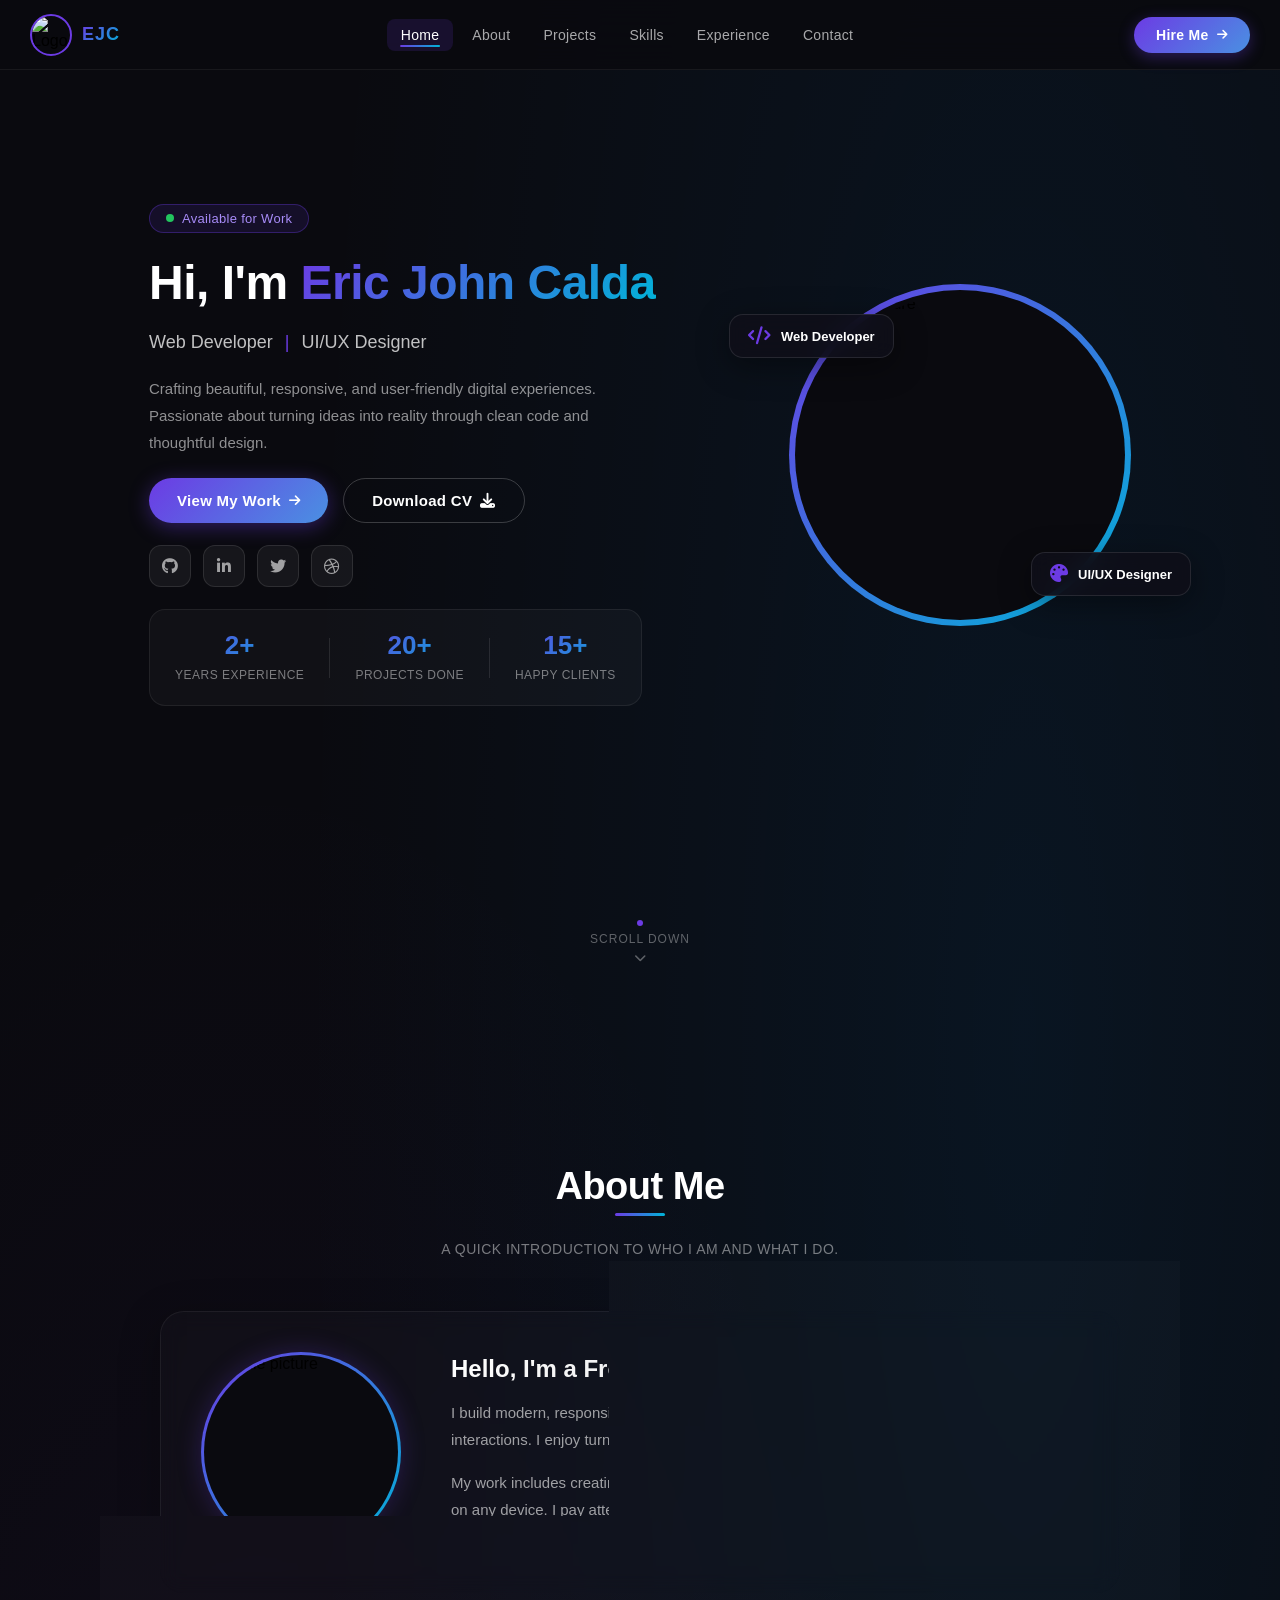
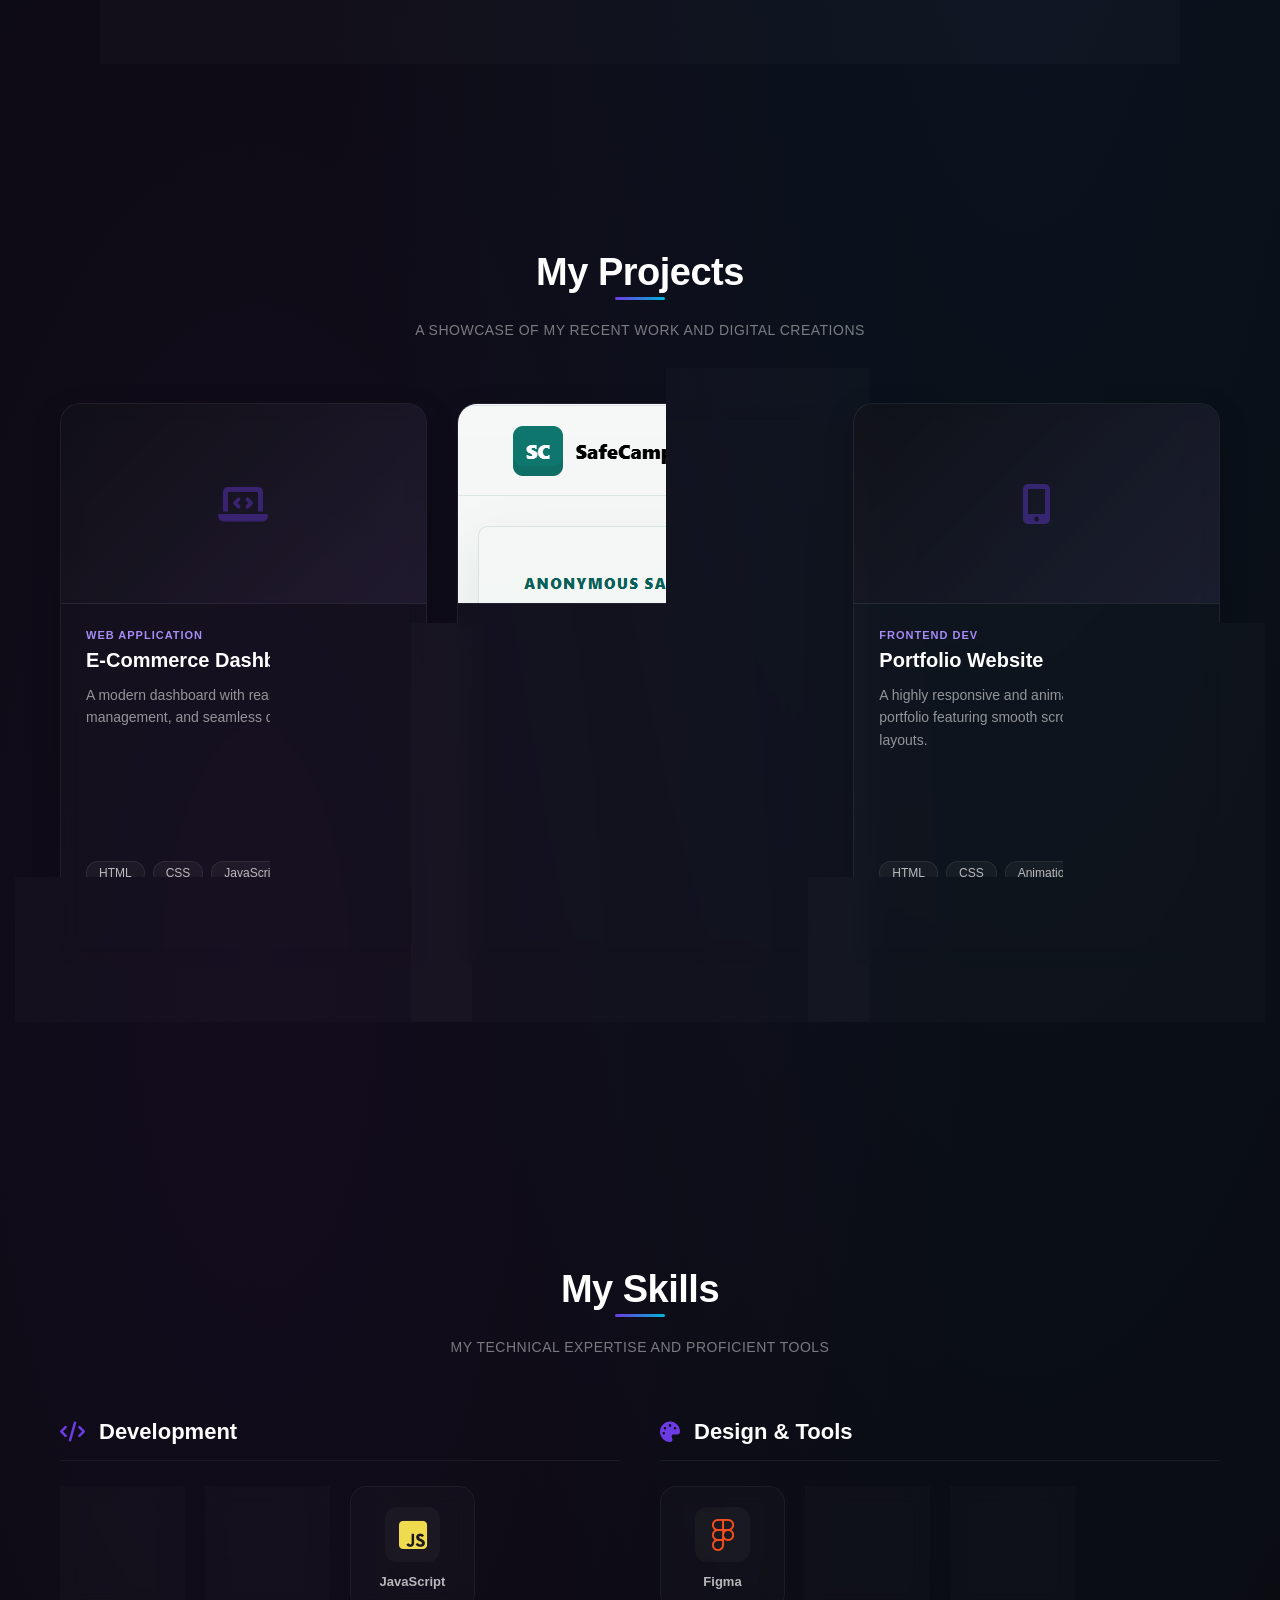
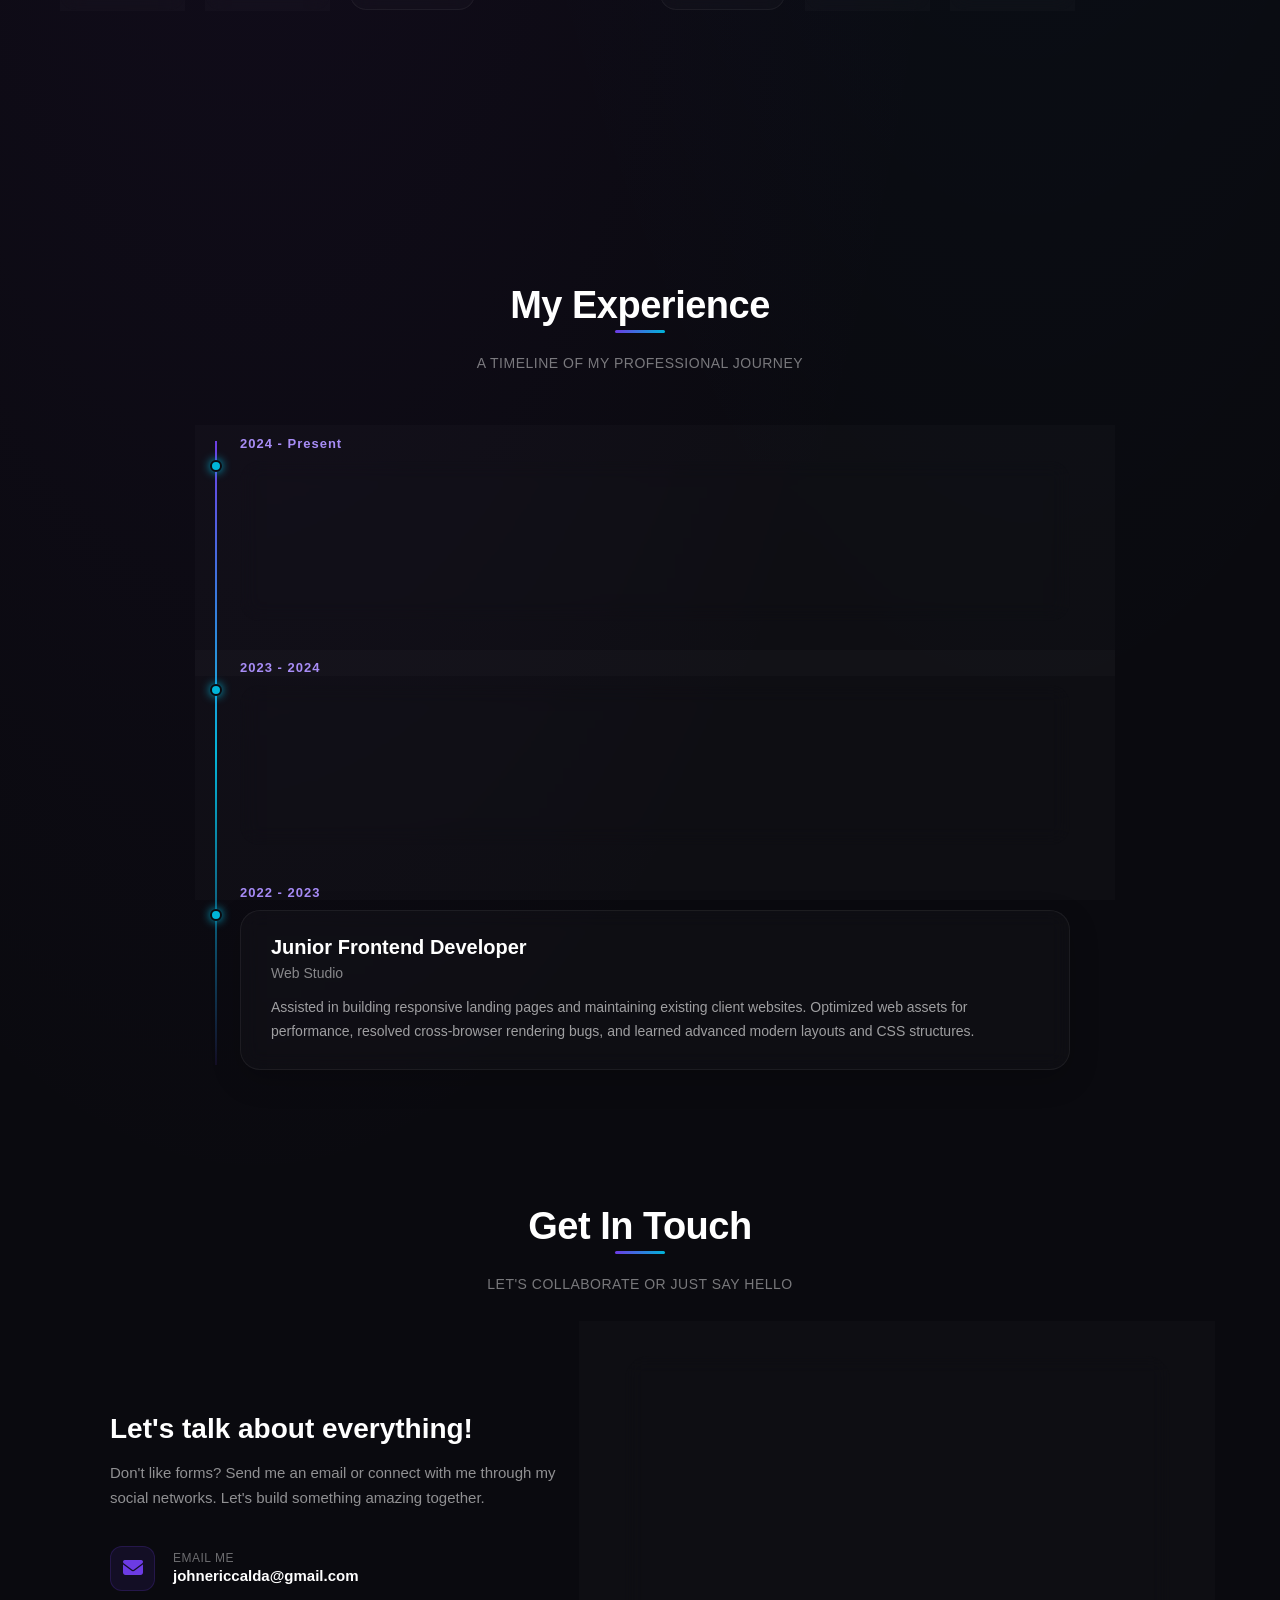
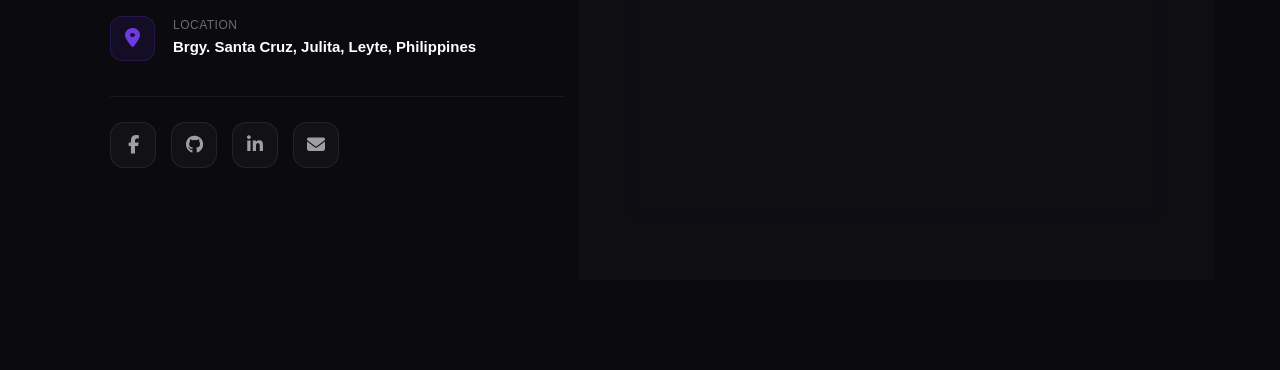
==== frontend/index.html @ d1be87e6 "changing the file name" ====
<!DOCTYPE html>
<html lang="en">
<head>
  <meta charset="UTF-8">
  <meta name="viewport" content="width=device-width, initial-scale=1.0">
  <link rel="stylesheet" href="./general.css">
  <link rel="stylesheet" href="https://cdnjs.cloudflare.com/ajax/libs/font-awesome/6.4.0/css/all.min.css">
  <title>Home</title>
</head>
<body>
    <header class="header">
      <div class="left-section">
        <img src="./src/picture/profile.jpg" alt="Logo">
        <span class="logo-name">EJC</span>
      </div>
      <div class="middle-section">
        <ul class="nav-links">
          <li><a href="#home" class="nav-item active">Home</a></li>
          <li><a href="#about" class="nav-item">About</a></li>
          <li><a href="#projects" class="nav-item">Projects</a></li>
          <li><a href="#skills" class="nav-item">Skills</a></li>
          <li><a href="#experience" class="nav-item">Experience</a></li>
          <li><a href="#contact" class="nav-item">Contact</a></li>
        </ul>
      </div>
      <div class="right-section">
        <button class="hire-btn">
          <span>Hire Me</span>
          <i class="fas fa-arrow-right"></i>
        </button>
      </div>
    </header>

    <main class="main-content">
      <section id="home" class="home-page">

        <!-- Left Content -->
        <div class="text-section">
          <div class="badge">
            <span class="badge-dot"></span>
            Available for Work
          </div>
          <h1 class="greeting">Hi, I'm <span class="highlight">Eric John Calda</span></h1>
          <h2 class="role">
            <span class="role-text">Web Developer</span>
            <span class="divider">|</span>
            <span class="role-text">UI/UX Designer</span>
          </h2>
          <p class="description">
            Crafting beautiful, responsive, and user-friendly digital experiences. 
            Passionate about turning ideas into reality through clean code and thoughtful design.
          </p>

          <!-- CTA Buttons -->
          <div class="cta-buttons">
            <button class="btn-primary">
              View My Work
              <i class="fas fa-arrow-right"></i>
            </button>
            <button class="btn-secondary">
              Download CV
              <i class="fas fa-download"></i>
            </button>
          </div>

          <!-- Social Icons -->
          <div class="social-links">
            <a href="#" class="social-icon" title="GitHub">
              <i class="fab fa-github"></i>
            </a>
            <a href="#" class="social-icon" title="LinkedIn">
              <i class="fab fa-linkedin-in"></i>
            </a>
            <a href="#" class="social-icon" title="Twitter">
              <i class="fab fa-twitter"></i>
            </a>
            <a href="#" class="social-icon" title="Dribble">
              <i class="fab fa-dribbble"></i>
            </a>
          </div>

          <!-- Stats -->
          <div class="stats">
            <div class="stat-item">
              <h3>2+</h3>
              <p>Years Experience</p>
            </div>
            <div class="stat-divider"></div>
            <div class="stat-item">
              <h3>20+</h3>
              <p>Projects Done</p>
            </div>
            <div class="stat-divider"></div>
            <div class="stat-item">
              <h3>15+</h3>
              <p>Happy Clients</p>
            </div>
          </div>
        </div>

        <!-- Right Content - Profile Picture -->
        <div class="profile-section">
          <div class="profile-ring">
            <div class="profile-wrapper">
              <img src="./src/picture/profile.jpg" 
                  alt="Profile Picture" 
                  class="profile-picture">
            </div>
          </div>

          <!-- Floating Cards -->
          <div class="float-card card-top">
            <i class="fas fa-code"></i>
            <span>Web Developer</span>
          </div>
          <div class="float-card card-bottom">
            <i class="fas fa-palette"></i>
            <span>UI/UX Designer</span>
          </div>
        </div>

      </section>

      <!-- Scroll Indicator -->
      <div class="scroll-indicator">
        <div class="scroll-dot"></div>
        <span>Scroll Down</span>
        <i class="fas fa-chevron-down"></i>
      </div>

      <section id="about" class="about-page">
        <div class="about-me">
          <h1>About Me</h1>
        </div>
        <div class="about-description">
          <p>A quick introduction to who I am and what I do.</p>
        </div>
        <div class="profile">
          <img src="./src/picture/profile.jpg" alt="Profile picture" />
          <div>
            <h2>Hello, I'm a Frontend Developer</h2>
            <p>
              I build modern, responsive web experiences with a focus on clean design and intuitive user interactions.
              I enjoy turning ideas into polished interfaces using HTML, CSS, and JavaScript.
            </p>
            <p>
              My work includes creating portfolio sites, landing pages, and web applications that look great on any device.
              I pay attention to accessibility, performance, and usability while staying up to date with current front-end trends.
            </p>
          </div>
        </div>
      </section>

      <section id="projects" class="projects-page">
        <div class="section-header">
          <h1>My Projects</h1>
          <p class="section-subtitle">A showcase of my recent work and digital creations</p>
        </div>

        <div class="projects-grid">
          <div class="project-card">
            <div class="project-image">
              <div class="img-placeholder"><i class="fas fa-laptop-code"></i></div>
            </div>
            <div class="project-info">
              <span class="project-category">Web Application</span>
              <h3>E-Commerce Dashboard</h3>
              <p>A modern dashboard with real-time analytics, user management, and seamless dark mode toggling.</p>
              <div class="project-tags">
                <span>HTML</span>
                <span>CSS</span>
                <span>JavaScript</span>
              </div>
              <div class="project-links">
                <a href="#" class="proj-link"><i class="fab fa-github"></i> Code</a>
                <a href="#" class="proj-link"><i class="fas fa-external-link-alt"></i> Live Demo</a>
              </div>
            </div>
          </div>

          <div class="project-card">
            <div class="project-image">
              <img src="./src/picture/safe-campus-ph.png" alt="image">
              <!--<div class="img-placeholder"><i class="fas fa-palette"></i></div>-->
            </div>
            <div class="project-info">
              <span class="project-category">Web Application</span>
              <h3>SafeCampus PH Web App</h3>
              <p>afeCampus PH is a campus safety management system that enables students to submit reports, access support resources, and communicate concerns securely. It provides counselors with tools to review and manage reports while promoting a safer and more supportive educational environment.</p>
              <div class="project-tags">
                <span>Figma</span>
                <span>UI/UX</span>
                <span>Prototyping</span>
              </div>
              <div class="project-links">
                <!--<a href="#" class="proj-link"><i class="fab fa-behance"></i> Behance</a>-->
                <a href="https://github.com/Ericjohn7/SafeCampus_PH.git" class="proj-link"><i class="fab fa-github"></i> Code</a>
                <a href="https://safe-campus-ph.vercel.app/#/report" class="proj-link"><i class="fas fa-external-link-alt"></i> Prototype</a>
              </div>
            </div>
          </div>

          <div class="project-card">
            <div class="project-image">
              <div class="img-placeholder"><i class="fas fa-mobile-alt"></i></div>
            </div>
            <div class="project-info">
              <span class="project-category">Frontend Dev</span>
              <h3>Portfolio Website</h3>
              <p>A highly responsive and animated developer portfolio featuring smooth scrolling and custom layouts.</p>
              <div class="project-tags">
                <span>HTML</span>
                <span>CSS</span>
                <span>Animations</span>
              </div>
              <div class="project-links">
                <a href="#" class="proj-link"><i class="fab fa-github"></i> Code</a>
                <a href="#" class="proj-link"><i class="fas fa-external-link-alt"></i> Live</a>
              </div>
            </div>
          </div>
        </div>
      </section>

      <section id="skills" class="skills-page">
        <div class="section-header">
          <h1>My Skills</h1>
          <p class="section-subtitle">My technical expertise and proficient tools</p>
        </div>

        <div class="skills-container">
          <div class="skills-category-block">
            <div class="category-title">
              <i class="fas fa-code"></i>
              <h2>Development</h2>
            </div>
            <div class="skills-grid">
              <div class="skill-card-mini">
                <div class="icon-wrapper html-icon">
                  <i class="fab fa-html5"></i>
                </div>
                <span>HTML5</span>
              </div>
              <div class="skill-card-mini">
                <div class="icon-wrapper css-icon">
                  <i class="fab fa-css3-alt"></i>
                </div>
                <span>CSS3</span>
              </div>
              <div class="skill-card-mini">
                <div class="icon-wrapper js-icon">
                  <i class="fab fa-js-square"></i>
                </div>
                <span>JavaScript</span>
              </div>
            </div>
          </div>

          <div class="skills-category-block">
            <div class="category-title">
              <i class="fas fa-palette"></i>
              <h2>Design & Tools</h2>
            </div>
            <div class="skills-grid">
              <div class="skill-card-mini">
                <div class="icon-wrapper figma-icon">
                  <i class="fab fa-figma"></i>
                </div>
                <span>Figma</span>
              </div>
              <div class="skill-card-mini">
                <div class="icon-wrapper git-icon">
                  <i class="fab fa-git-alt"></i>
                </div>
                <span>Git</span>
              </div>
              <div class="skill-card-mini">
                <div class="icon-wrapper github-icon">
                  <i class="fab fa-github"></i>
                </div>
                <span>GitHub</span>
              </div>
            </div>
          </div>
        </div>
      </section>

      <section id="experience" class="experience-page">
        <div class="section-header">
          <h1>My Experience</h1>
          <p class="section-subtitle">A timeline of my professional journey</p>
        </div>

        <div class="timeline-container">
          <div class="timeline-item">
            <div class="timeline-dot"></div>
            <div class="timeline-date">2024 - Present</div>
            <div class="timeline-content">
              <h3>Freelance Web Developer</h3>
              <span class="company-name">Self-Employed</span>
              <p>
                Designing and developing custom, high-performance web applications for various clients. Focus on building clean, accessible frontend architectures and bringing Figma layouts to life with seamless semantic HTML and CSS.
              </p>
            </div>
          </div>

          <div class="timeline-item">
            <div class="timeline-dot"></div>
            <div class="timeline-date">2023 - 2024</div>
            <div class="timeline-content">
              <h3>UI/UX Designer & Developer</h3>
              <span class="company-name">Contract / Projects</span>
              <p>
                Crafted user journeys, wireframes, and interactive interactive prototypes in Figma. Successfully bridged the gap between design and production by directly coding frontend assets, improving overall design fidelity.
              </p>
            </div>
          </div>

          <div class="timeline-item">
            <div class="timeline-dot"></div>
            <div class="timeline-date">2022 - 2023</div>
            <div class="timeline-content">
              <h3>Junior Frontend Developer</h3>
              <span class="company-name">Web Studio</span>
              <p>
                Assisted in building responsive landing pages and maintaining existing client websites. Optimized web assets for performance, resolved cross-browser rendering bugs, and learned advanced modern layouts and CSS structures.
              </p>
            </div>
          </div>
        </div>
      </section>

      <section id="contact" class="contact-page">
        <div class="section-header">
          <h1>Get In Touch</h1>
          <p class="section-subtitle">Let's collaborate or just say hello</p>
        </div>

        <div class="contact-container">
          <div class="contact-info-block">
            <h2>Let's talk about everything!</h2>
            <p class="contact-desc">
              Don't like forms? Send me an email or connect with me through my social networks. Let's build something amazing together.
            </p>
            
            <div class="info-links">
              <div class="info-item">
                <i class="fas fa-envelope"></i>
                <div>
                  <span>Email Me</span>
                  <a href="mailto:ericjohncalda@example.com">johnericcalda@gmail.com</a>
                </div>
              </div>

              <div class="info-item">
                <i class="fas fa-map-marker-alt"></i>
                <div>
                  <span>Location</span>
                  <p>Brgy. Santa Cruz, Julita, Leyte, Philippines</p>
                </div>
              </div>
            </div>

            <div class="contact-socials">
              <a href="#" class="contact-social-icon fb-color" title="Facebook" target="_blank">
                <i class="fab fa-facebook-f"></i>
              </a>
              <a href="#" class="contact-social-icon github-color" title="GitHub" target="_blank">
                <i class="fab fa-github"></i>
              </a>
              <a href="#" class="contact-social-icon linkedin-color" title="LinkedIn" target="_blank">
                <i class="fab fa-linkedin-in"></i>
              </a>
              <a href="mailto:ericjohncalda@example.com" class="contact-social-icon gmail-color" title="Gmail">
                <i class="fas fa-envelope"></i>
              </a>
            </div>
          </div>

          <div class="contact-form-block">
            <form action="#" class="contact-form">
              <div class="form-group">
                <label for="name">Your Name</label>
                <input type="text" id="name" placeholder="John Doe" required>
              </div>
              
              <div class="form-group">
                <label for="email">Your Email</label>
                <input type="email" id="email" placeholder="john@example.com" required>
              </div>

              <div class="form-group">
                <label for="message">Your Message</label>
                <textarea id="message" rows="5" placeholder="Hi Eric, let's work together on..." required></textarea>
              </div>

              <button type="submit" class="submit-btn">
                <span>Send Message</span>
                <i class="fas fa-paper-plane"></i>
              </button>
            </form>
          </div>
        </div>
      </section>

    </main>
    <script src="./general.js"></script>
</body>
</html>
---- frontend/general.css ----
* {
  box-sizing: border-box;
}

body {
  font-family: 'Arial', sans-serif;
  padding: 0;
  margin: 0;
  background-color: #0a0a0f;
  background-image: 
    radial-gradient(ellipse at 20% 50%, rgba(120, 40, 200, 0.08) 0%, transparent 50%),
    radial-gradient(ellipse at 80% 20%, rgba(0, 150, 255, 0.08) 0%, transparent 50%);
  min-height: 100vh;
  overflow-x: hidden;
}

p {
  margin-top: 0;
  margin-bottom: 0;
  line-height: 1.7;
}

/* Scrollbar */
::-webkit-scrollbar {
  width: 6px;
}
::-webkit-scrollbar-track {
  background: #0a0a0f;
}
::-webkit-scrollbar-thumb {
  background: #6c3be4;
  border-radius: 10px;
}

/* =====================
  HEADER SECTION
===================== */
.header {
  height: 70px;
  display: flex;
  flex-direction: row;
  justify-content: space-between;
  align-items: center;
  position: fixed;
  top: 0;
  left: 0;
  right: 0;
  z-index: 100;
  background: rgba(10, 10, 15, 0.85);
  -webkit-backdrop-filter: blur(20px);
  backdrop-filter: blur(20px);
  border-bottom: 1px solid rgba(255, 255, 255, 0.06);
  padding: 0 30px;
  transition: all 0.3s ease;
}

/* Left Section */
.left-section {
  display: flex;
  align-items: center;
  gap: 10px;
}

.left-section img {
  height: 42px;
  width: 42px;
  border-radius: 50%;
  object-fit: cover;
  border: 2px solid #6c3be4;
  transition: transform 0.3s ease;
}

.left-section img:hover {
  transform: scale(1.08);
}

.logo-name {
  color: white;
  font-size: 18px;
  font-weight: 700;
  letter-spacing: 1px;
  background: linear-gradient(135deg, #6c3be4, #00b4d8);
  -webkit-background-clip: text;
  -webkit-text-fill-color: transparent;
  background-clip: text;
}

/* Middle Section */
.middle-section {
  display: flex;
  justify-content: center;
  align-items: center;
}

.nav-links {
  display: flex;
  list-style: none;
  margin: 0;
  padding: 0;
  gap: 5px;
}

.nav-links li a.nav-item {
  text-decoration: none;
  color: rgba(255, 255, 255, 0.65);
  font-size: 14px;
  font-weight: 500;
  padding: 8px 14px;
  border-radius: 8px;
  transition: all 0.3s ease;
  position: relative;
  letter-spacing: 0.3px;
}

.nav-links li a.nav-item:hover,
.nav-links li a.nav-item.active {
  color: white;
  background: rgba(108, 59, 228, 0.15);
}

.nav-links li a.nav-item::after {
  content: '';
  position: absolute;
  bottom: 4px;
  left: 50%;
  transform: translateX(-50%);
  width: 0;
  height: 2px;
  background: linear-gradient(90deg, #6c3be4, #00b4d8);
  border-radius: 2px;
  transition: width 0.3s ease;
}

.nav-links li a.nav-item:hover::after,
.nav-links li a.nav-item.active::after {
  width: 60%;
}

/* Right Section */
.right-section {
  display: flex;
  align-items: center;
}

.hire-btn {
  display: flex;
  align-items: center;
  gap: 8px;
  background: linear-gradient(135deg, #6c3be4, #4a90e2);
  color: white;
  border: none;
  padding: 10px 22px;
  border-radius: 50px;
  cursor: pointer;
  font-size: 14px;
  font-weight: 600;
  letter-spacing: 0.3px;
  transition: all 0.3s ease;
  box-shadow: 0 4px 15px rgba(108, 59, 228, 0.35);
}

.hire-btn:hover {
  transform: translateY(-2px);
  box-shadow: 0 8px 25px rgba(108, 59, 228, 0.5);
  background: linear-gradient(135deg, #7d4ef5, #5aa0f5);
}

.hire-btn i {
  font-size: 12px;
  transition: transform 0.3s ease;
}

.hire-btn:hover i {
  transform: translateX(3px);
}

.main-content {
  display: flex;
  flex-direction: column;
  align-items: center;
  justify-content: center;
  padding: 40px 20px;
  position: relative;
}

/* Apply a global rule to all main page sections */
.home-page,
.about-page,
.projects-page,
.skills-page,
.experience-page,
.contact-page {
  min-height: calc(100vh - 70px); /* Subtracts your header height (70px) so content stays perfectly centered */
  display: flex;
  flex-direction: column;
  align-items: center;
  justify-content: center;
  box-sizing: border-box;
}

/* =====================
  HOME PAGE SECTION
===================== */
.home-page {
  display: flex;
  flex-direction: row;
  align-items: center;
  justify-content: center;
  gap: 80px;
  width: 100%;
  max-width: 1200px;
  padding: 20px;
}

/* =====================
  TEXT SECTION
===================== */
.text-section {
  display: flex;
  flex-direction: column;
  gap: 22px;
  flex: 1;
  max-width: 560px;
}

/* Badge */
.badge {
  display: inline-flex;
  align-items: center;
  gap: 8px;
  background: rgba(108, 59, 228, 0.12);
  border: 1px solid rgba(108, 59, 228, 0.35);
  color: #a78bf7;
  padding: 6px 16px;
  border-radius: 50px;
  font-size: 13px;
  font-weight: 500;
  width: fit-content;
  letter-spacing: 0.3px;
}

.badge-dot {
  width: 8px;
  height: 8px;
  background: #22c55e;
  border-radius: 50%;
  animation: pulse 2s infinite;
}

@keyframes pulse {
  0%, 100% { opacity: 1; transform: scale(1); }
  50% { opacity: 0.5; transform: scale(1.3); }
}

/* Greeting */
.greeting {
  color: white;
  font-size: 48px;
  font-weight: 800;
  line-height: 1.15;
  margin: 0;
  letter-spacing: -0.5px;
}

.highlight {
  background: linear-gradient(135deg, #6c3be4, #00b4d8);
  -webkit-background-clip: text;
  -webkit-text-fill-color: transparent;
  background-clip: text;
}

/* Role */
.role {
  font-size: 18px;
  font-weight: 500;
  color: rgba(255, 255, 255, 0.6);
  margin: 0;
  display: flex;
  align-items: center;
  gap: 12px;
}

.role-text {
  color: rgba(255, 255, 255, 0.75);
}

.divider {
  color: #6c3be4;
}

/* Description */
.description {
  color: rgba(255, 255, 255, 0.55);
  font-size: 15px;
  line-height: 1.8;
  max-width: 480px;
}

/* CTA Buttons */
.cta-buttons {
  display: flex;
  gap: 15px;
  flex-wrap: wrap;
}

.btn-primary {
  display: flex;
  align-items: center;
  gap: 8px;
  background: linear-gradient(135deg, #6c3be4, #4a90e2);
  color: white;
  border: none;
  padding: 13px 28px;
  border-radius: 50px;
  cursor: pointer;
  font-size: 15px;
  font-weight: 600;
  transition: all 0.3s ease;
  box-shadow: 0 4px 20px rgba(108, 59, 228, 0.4);
  letter-spacing: 0.3px;
}

.btn-primary:hover {
  transform: translateY(-3px);
  box-shadow: 0 10px 30px rgba(108, 59, 228, 0.55);
}

.btn-primary i {
  font-size: 13px;
  transition: transform 0.3s ease;
}

.btn-primary:hover i {
  transform: translateX(4px);
}

.btn-secondary {
  display: flex;
  align-items: center;
  gap: 8px;
  background: transparent;
  color: white;
  border: 1px solid rgba(255, 255, 255, 0.2);
  padding: 13px 28px;
  border-radius: 50px;
  cursor: pointer;
  font-size: 15px;
  font-weight: 600;
  transition: all 0.3s ease;
  letter-spacing: 0.3px;
}

.btn-secondary:hover {
  background: rgba(255, 255, 255, 0.07);
  border-color: rgba(255, 255, 255, 0.4);
  transform: translateY(-3px);
}

/* Social Icons */
.social-links {
  display: flex;
  gap: 12px;
}

.social-icon {
  display: flex;
  align-items: center;
  justify-content: center;
  width: 42px;
  height: 42px;
  border-radius: 12px;
  background: rgba(255, 255, 255, 0.05);
  border: 1px solid rgba(255, 255, 255, 0.1);
  color: rgba(255, 255, 255, 0.6);
  font-size: 16px;
  text-decoration: none;
  transition: all 0.3s ease;
}

.social-icon:hover {
  background: rgba(108, 59, 228, 0.2);
  border-color: rgba(108, 59, 228, 0.5);
  color: #a78bf7;
  transform: translateY(-3px);
}

/* Stats */
.stats {
  display: flex;
  align-items: center;
  gap: 25px;
  padding: 20px 25px;
  background: rgba(255, 255, 255, 0.03);
  border: 1px solid rgba(255, 255, 255, 0.07);
  border-radius: 16px;
  width: fit-content;
}

.stat-item {
  text-align: center;
}

.stat-item h3 {
  color: white;
  font-size: 26px;
  font-weight: 800;
  margin: 0 0 4px 0;
  background: linear-gradient(135deg, #6c3be4, #00b4d8);
  -webkit-background-clip: text;
  -webkit-text-fill-color: transparent;
  background-clip: text;
}

.stat-item p {
  color: rgba(255, 255, 255, 0.45);
  font-size: 12px;
  font-weight: 500;
  letter-spacing: 0.5px;
  text-transform: uppercase;
}

.stat-divider {
  width: 1px;
  height: 40px;
  background: rgba(255, 255, 255, 0.1);
}

/* =====================
  PROFILE SECTION
===================== */
.profile-section {
  position: relative;
  display: flex;
  align-items: center;
  justify-content: center;
  flex-shrink: 0;
}

.profile-ring {
  position: relative;
  padding: 6px;
  border-radius: 50%;
  background: linear-gradient(135deg, #6c3be4, #00b4d8, #6c3be4);
  background-size: 200% 200%;
  animation: gradientRotate 4s linear infinite;
}

@keyframes gradientRotate {
  0% { background-position: 0% 50%; }
  50% { background-position: 100% 50%; }
  100% { background-position: 0% 50%; }
}

.profile-wrapper {
  background: #0a0a0f;
  border-radius: 50%;
  padding: 5px;
}

.profile-picture {
  height: 320px;
  width: 320px;
  border-radius: 50%;
  object-fit: cover;
  display: block;
  filter: brightness(0.95);
  transition: filter 0.3s ease;
}

.profile-picture:hover {
  filter: brightness(1.05);
}

/* Floating Cards */
.float-card {
  position: absolute;
  display: flex;
  align-items: center;
  gap: 10px;
  padding: 12px 18px;
  background: rgba(15, 15, 25, 0.9);
  -webkit-backdrop-filter: blur(10px);
  backdrop-filter: blur(10px);
  border: 1px solid rgba(255, 255, 255, 0.1);
  border-radius: 14px;
  color: white;
  font-size: 13px;
  font-weight: 600;
  box-shadow: 0 8px 32px rgba(0, 0, 0, 0.4);
  white-space: nowrap;
}

.float-card i {
  color: #6c3be4;
  font-size: 18px;
}

.card-top {
  top: 30px;
  left: -60px;
  animation: floatUp 3s ease-in-out infinite;
}

.card-bottom {
  bottom: 30px;
  right: -60px;
  animation: floatDown 3s ease-in-out infinite;
}

@keyframes floatUp {
  0%, 100% { transform: translateY(0px); }
  50% { transform: translateY(-10px); }
}

@keyframes floatDown {
  0%, 100% { transform: translateY(0px); }
  50% { transform: translateY(10px); }
}

/* =====================
  SCROLL INDICATOR
===================== */
.scroll-indicator {
  display: flex;
  flex-direction: column;
  align-items: center;
  gap: 6px;
  margin-top: 50px;
  color: rgba(255, 255, 255, 0.35);
  font-size: 12px;
  letter-spacing: 1px;
  text-transform: uppercase;
  animation: fadeInUp 0.5s ease forwards,
            scrollBounce 2s ease-in-out 1s infinite;
}

.scroll-dot {
  width: 6px;
  height: 6px;
  background: #6c3be4;
  border-radius: 50%;
}

.scroll-indicator i {
  font-size: 12px;
  animation: bounce 1.5s ease infinite;
}

@keyframes bounce {
  0%, 100% { transform: translateY(0); }
  50% { transform: translateY(5px); }
}

@keyframes fadeInUp {
  from { opacity: 0; transform: translateY(20px); }
  to { opacity: 1; transform: translateY(0); }
}

/* =====================
  ABOUT PAGE SECTION
===================== */
.about-page {
  display: flex;
  flex-direction: column;
  align-items: center;
  justify-content: center;
  gap: 30px;
  width: 100%;
  max-width: 1000px;
  padding: 30px 20px;
}

/* Section Header styling matched with the Home theme */
.about-me h1 {
  color: white;
  font-size: 38px;
  font-weight: 800;
  margin: 0;
  letter-spacing: -0.5px;
  position: relative;
  width: fit-content;
}

/* Subtle accent underline for section heading */
.about-me h1::after {
  content: '';
  position: absolute;
  bottom: -8px;
  left: 50%;
  transform: translateX(-50%);
  width: 50px;
  height: 3px;
  background: linear-gradient(90deg, #6c3be4, #00b4d8);
  border-radius: 2px;
}

.about-description p {
  color: rgba(255, 255, 255, 0.45);
  font-size: 14px;
  font-weight: 500;
  letter-spacing: 0.5px;
  text-transform: uppercase;
  margin-bottom: 20px;
}

/* Main About Profile Layout Card */
.about-page .profile {
  display: flex;
  flex-direction: row;
  align-items: center;
  gap: 50px;
  background: rgba(255, 255, 255, 0.02);
  border: 1px solid rgba(255, 255, 255, 0.06);
  padding: 40px;
  border-radius: 24px;
  -webkit-backdrop-filter: blur(10px);
  backdrop-filter: blur(10px);
  box-shadow: 0 10px 40px rgba(0, 0, 0, 0.3);
  width: 100%;
}

/* Circular glowing profile thumbnail frame */
.about-page .profile img {
  width: 200px;
  height: 200px;
  border-radius: 50%;
  object-fit: cover;
  flex-shrink: 0;
  border: 3px solid transparent;
  background: linear-gradient(#0a0a0f, #0a0a0f) padding-box,
              linear-gradient(135deg, #6c3be4, #00b4d8) border-box;
  box-shadow: 0 0 25px rgba(108, 59, 228, 0.25);
  transition: transform 0.3s ease, box-shadow 0.3s ease;
}

.about-page .profile img:hover {
  transform: scale(1.03);
  box-shadow: 0 0 35px rgba(108, 59, 228, 0.4);
}

/* Bio Content Styling */
.about-page .profile div {
  display: flex;
  flex-direction: column;
  gap: 16px;
}

.about-page .profile h2 {
  font-size: 24px;
  font-weight: 700;
  color: white;
  margin: 0;
  background: linear-gradient(135deg, #ffffff, rgba(255, 255, 255, 0.8));
  -webkit-background-clip: text;
  background-clip: text;
  -webkit-text-fill-color: transparent;
}

.about-page .profile p {
  color: rgba(255, 255, 255, 0.6);
  font-size: 15px;
  line-height: 1.8;
  margin: 0;
}

/* Responsive adjustment for screens/tablets */
@media (max-width: 768px) {
  .about-page .profile {
    flex-direction: column;
    text-align: center;
    padding: 30px 20px;
    gap: 30px;
  }
  
  .about-me h1 {
    font-size: 32px;
  }
}

/* =====================
  PROJECTS PAGE SECTION
===================== */
.projects-page {
  display: flex;
  flex-direction: column;
  align-items: center;
  justify-content: center;
  gap: 40px;
  width: 100%;
  max-width: 1200px;
  padding: 30px 20px;
}

/* Matching Section Header */
.section-header {
  text-align: center;
}

.section-header h1 {
  color: white;
  font-size: 38px;
  font-weight: 800;
  margin: 0 0 10px 0;
  letter-spacing: -0.5px;
  position: relative;
  display: inline-block;
}

.section-header h1::after {
  content: '';
  position: absolute;
  bottom: -6px;
  left: 50%;
  transform: translateX(-50%);
  width: 50px;
  height: 3px;
  background: linear-gradient(90deg, #6c3be4, #00b4d8);
  border-radius: 2px;
}

.section-subtitle {
  color: rgba(255, 255, 255, 0.45);
  font-size: 14px;
  font-weight: 500;
  letter-spacing: 0.5px;
  text-transform: uppercase;
  margin-top: 15px;
}

/* Projects Grid Layout */
.projects-grid {
  display: grid;
  grid-template-columns: repeat(auto-fit, minmax(320px, 1fr));
  gap: 30px;
  width: 100%;
  margin-top: 20px;
}

/* Individual Cards */
.project-card {
  background: rgba(255, 255, 255, 0.02);
  border: 1px solid rgba(255, 255, 255, 0.06);
  border-radius: 20px;
  overflow: hidden;
  -webkit-backdrop-filter: blur(10px);
  backdrop-filter: blur(10px);
  box-shadow: 0 10px 30px rgba(0, 0, 0, 0.2);
  transition: transform 0.3s ease, border-color 0.3s ease, box-shadow 0.3s ease;
  display: flex;
  flex-direction: column;
}

.project-card:hover {
  transform: translateY(-6px);
  border-color: rgba(108, 59, 228, 0.4);
  box-shadow: 0 15px 35px rgba(108, 59, 228, 0.15);
}

/* Card Visual/Image Box */
.project-image {
  height: 200px;
  width: 100%;
  background: rgba(255, 255, 255, 0.03);
  border-bottom: 1px solid rgba(255, 255, 255, 0.06);
  position: relative;
  overflow: hidden;
}

/* Fallback placeholder style if you don't have an image ready */
.img-placeholder {
  width: 100%;
  height: 100%;
  display: flex;
  align-items: center;
  justify-content: center;
  font-size: 40px;
  color: rgba(108, 59, 228, 0.4);
  background: linear-gradient(135deg, rgba(10, 10, 15, 0.6), rgba(108, 59, 228, 0.05));
}

/* Card Content Details */
.project-info {
  padding: 25px;
  display: flex;
  flex-direction: column;
  flex-grow: 1;
}

.project-category {
  color: #a78bf7;
  font-size: 11px;
  font-weight: 600;
  text-transform: uppercase;
  letter-spacing: 1px;
  margin-bottom: 8px;
}

.project-info h3 {
  color: white;
  font-size: 20px;
  font-weight: 700;
  margin: 0 0 12px 0;
}

.project-info p {
  color: rgba(255, 255, 255, 0.55);
  font-size: 14px;
  line-height: 1.6;
  margin-bottom: 20px;
}

/* Tech Badges tags */
.project-tags {
  display: flex;
  flex-wrap: wrap;
  gap: 8px;
  margin-bottom: 25px;
  margin-top: auto; /* Pushes links neatly to the bottom */
}

.project-tags span {
  background: rgba(255, 255, 255, 0.04);
  border: 1px solid rgba(255, 255, 255, 0.08);
  color: rgba(255, 255, 255, 0.7);
  padding: 4px 12px;
  border-radius: 50px;
  font-size: 12px;
  font-weight: 500;
}

/* Action Links inside Card */
.project-links {
  display: flex;
  gap: 20px;
  border-top: 1px solid rgba(255, 255, 255, 0.06);
  padding-top: 15px;
}

.proj-link {
  color: rgba(255, 255, 255, 0.6);
  text-decoration: none;
  font-size: 13px;
  font-weight: 600;
  display: flex;
  align-items: center;
  gap: 6px;
  transition: color 0.3s ease;
}

.proj-link i {
  font-size: 14px;
}

.proj-link:hover {
  color: #00b4d8;
}

/* =====================
  SKILLS PAGE SECTION
===================== */
.skills-page {
  display: flex;
  flex-direction: column;
  align-items: center;
  justify-content: center;
  gap: 40px;
  width: 100%;
  max-width: 1200px;
  padding: 30px 20px;
}

.skills-container {
  display: grid;
  grid-template-columns: repeat(auto-fit, minmax(340px, 1fr));
  gap: 40px;
  width: 100%;
  margin-top: 20px;
}

.skills-category-block {
  display: flex;
  flex-direction: column;
  gap: 25px;
}

/* Category Headers */
.category-title {
  display: flex;
  align-items: center;
  gap: 14px;
  border-bottom: 1px solid rgba(255, 255, 255, 0.06);
  padding-bottom: 15px;
}

.category-title i {
  font-size: 20px;
  color: #6c3be4;
}

.category-title h2 {
  color: white;
  font-size: 22px;
  font-weight: 700;
  margin: 0;
}

/* Grid layout for tool logos */
.skills-grid {
  display: grid;
  grid-template-columns: repeat(auto-fill, minmax(100px, 1fr));
  gap: 20px;
}

/* Individual Tool Minimalist Cards */
.skill-card-mini {
  background: rgba(255, 255, 255, 0.02);
  border: 1px solid rgba(255, 255, 255, 0.05);
  border-radius: 16px;
  padding: 20px 10px;
  display: flex;
  flex-direction: column;
  align-items: center;
  justify-content: center;
  gap: 12px;
  -webkit-backdrop-filter: blur(10px);
  backdrop-filter: blur(10px);
  transition: all 0.3s ease;
}

.skill-card-mini span {
  color: rgba(255, 255, 255, 0.7);
  font-size: 13px;
  font-weight: 600;
  transition: color 0.3s ease;
}

/* Brand Colored Icon Background Wrappers */
.icon-wrapper {
  font-size: 32px;
  width: 55px;
  height: 55px;
  display: flex;
  align-items: center;
  justify-content: center;
  border-radius: 12px;
  background: rgba(255, 255, 255, 0.03);
  transition: all 0.3s ease;
}

/* Base Icon Colors */
.html-icon i { color: #e34c26; }
.css-icon i { color: #264de4; }
.js-icon i { color: #f0db4f; }
.figma-icon i { color: #f24e1e; }
.git-icon i { color: #f1502f; }
.github-icon i { color: #ffffff; }

/* Interactive Glowing Effects on Hover */
.skill-card-mini:hover {
  transform: translateY(-5px);
  background: rgba(255, 255, 255, 0.04);
}

.skill-card-mini:hover span {
  color: white;
}

/* Dynamic glow targets per brand colors */
.skill-card-mini:hover:has(.html-icon) { border-color: rgba(227, 76, 38, 0.4); box-shadow: 0 10px 25px rgba(227, 76, 38, 0.15); }
.skill-card-mini:hover:has(.css-icon) { border-color: rgba(38, 77, 228, 0.4); box-shadow: 0 10px 25px rgba(38, 77, 228, 0.15); }
.skill-card-mini:hover:has(.js-icon) { border-color: rgba(240, 219, 79, 0.3); box-shadow: 0 10px 25px rgba(240, 219, 79, 0.1); }
.skill-card-mini:hover:has(.figma-icon) { border-color: rgba(242, 78, 30, 0.4); box-shadow: 0 10px 25px rgba(242, 78, 30, 0.15); }
.skill-card-mini:hover:has(.git-icon) { border-color: rgba(241, 80, 47, 0.4); box-shadow: 0 10px 25px rgba(241, 80, 47, 0.15); }
.skill-card-mini:hover:has(.github-icon) { border-color: rgba(255, 255, 255, 0.3); box-shadow: 0 10px 25px rgba(255, 255, 255, 0.1); }

.skill-card-mini:hover .icon-wrapper {
  background: transparent;
  transform: scale(1.1);
}

/* =====================
  EXPERIENCE PAGE SECTION
===================== */
.experience-page {
  display: flex;
  flex-direction: column;
  align-items: center;
  justify-content: center;
  gap: 40px;
  width: 100%;
  max-width: 900px;
  padding: 30px 20px;
}

/* Timeline Container Track */
.timeline-container {
  position: relative;
  width: 100%;
  margin-top: 20px;
  padding-left: 30px; /* Space for the vertical line */
}

/* Vertical Glow Line */
.timeline-container::before {
  content: '';
  position: absolute;
  left: 5px;
  top: 5px;
  width: 2px;
  height: calc(100% - 10px);
  background: linear-gradient(180deg, #6c3be4, #00b4d8, rgba(108, 59, 228, 0.1));
}

/* Individual Timeline Node Blocks */
.timeline-item {
  position: relative;
  margin-bottom: 40px;
}

.timeline-item:last-child {
  margin-bottom: 0;
}

/* Glowing Timeline Dot */
.timeline-dot {
  position: absolute;
  left: -30px;
  top: 24px;
  width: 12px;
  height: 12px;
  border-radius: 50%;
  background: #00b4d8;
  border: 2px solid #0a0a0f;
  box-shadow: 0 0 10px #00b4d8;
  z-index: 2;
  transition: all 0.3s ease;
}

/* Date Badge label */
.timeline-date {
  color: #a78bf7;
  font-size: 13px;
  font-weight: 700;
  letter-spacing: 1px;
  margin-bottom: 10px;
}

/* Glassmorphism Experience Description Cards */
.timeline-content {
  background: rgba(255, 255, 255, 0.02);
  border: 1px solid rgba(255, 255, 255, 0.06);
  border-radius: 20px;
  padding: 25px 30px;
  -webkit-backdrop-filter: blur(10px);
  backdrop-filter: blur(10px);
  box-shadow: 0 10px 30px rgba(0, 0, 0, 0.2);
  transition: transform 0.3s ease, border-color 0.3s ease, box-shadow 0.3s ease;
}

.timeline-content h3 {
  color: white;
  font-size: 20px;
  font-weight: 700;
  margin: 0 0 5px 0;
}

.company-name {
  display: inline-block;
  color: rgba(255, 255, 255, 0.5);
  font-size: 14px;
  font-weight: 500;
  margin-bottom: 15px;
}

.timeline-content p {
  color: rgba(255, 255, 255, 0.6);
  font-size: 14px;
  line-height: 1.7;
}

/* Interactive Hover States */
.timeline-item:hover .timeline-dot {
  background: #6c3be4;
  box-shadow: 0 0 15px #6c3be4;
  transform: scale(1.2);
}

.timeline-item:hover .timeline-content {
  transform: translateX(5px);
  border-color: rgba(108, 59, 228, 0.3);
  box-shadow: 0 12px 35px rgba(108, 59, 228, 0.12);
}

/* Micro-responsive adjustment for padding metrics */
@media (max-width: 500px) {
  .timeline-content {
    padding: 20px;
  }
}

/* =====================
  CONTACT PAGE SECTION
===================== */
.contact-page {
  display: flex;
  flex-direction: column;
  align-items: center;
  justify-content: center;
  gap: 40px;
  width: 100%;
  max-width: 1100px;
  padding: 30px 20px;
}

.contact-container {
  display: grid;
  grid-template-columns: 1fr 1.2fr;
  gap: 60px;
  width: 100%;
  margin-top: 20px;
}

/* Left Column Info */
.contact-info-block {
  display: flex;
  flex-direction: column;
  justify-content: center;
}

.contact-info-block h2 {
  color: white;
  font-size: 28px;
  font-weight: 700;
  margin: 0 0 15px 0;
}

.contact-desc {
  color: rgba(255, 255, 255, 0.55);
  font-size: 15px;
  line-height: 1.7;
  margin-bottom: 35px;
}

.info-links {
  display: flex;
  flex-direction: column;
  gap: 25px;
}

.info-item {
  display: flex;
  align-items: center;
  gap: 18px;
}

.info-item i {
  font-size: 20px;
  color: #6c3be4;
  width: 45px;
  height: 45px;
  background: rgba(108, 59, 228, 0.1);
  border: 1px solid rgba(108, 59, 228, 0.2);
  border-radius: 12px;
  display: flex;
  align-items: center;
  justify-content: center;
}

.info-item div span {
  display: block;
  color: rgba(255, 255, 255, 0.4);
  font-size: 12px;
  text-transform: uppercase;
  letter-spacing: 0.5px;
  margin-bottom: 2px;
}

.info-item div a, 
.info-item div p {
  color: white;
  font-size: 15px;
  font-weight: 600;
  text-decoration: none;
  margin: 0;
  transition: color 0.3s ease;
}

.info-item div a:hover {
  color: #00b4d8;
}

/* Contact Social Media Grid Wrapper */
.contact-socials {
  display: flex;
  gap: 15px;
  margin-top: 35px;
  border-top: 1px solid rgba(255, 255, 255, 0.06);
  padding-top: 25px;
}

/* Base Social Icon Circle Style */
.contact-social-icon {
  display: flex;
  align-items: center;
  justify-content: center;
  width: 46px;
  height: 46px;
  border-radius: 14px;
  background: rgba(255, 255, 255, 0.03);
  border: 1px solid rgba(255, 255, 255, 0.08);
  color: rgba(255, 255, 255, 0.6);
  font-size: 18px;
  text-decoration: none;
  transition: all 0.3s ease;
}

/* Individual Brand Hover Changes */
.contact-social-icon:hover {
  transform: translateY(-4px);
  color: white;
}

/* Facebook Neon Glow */
.contact-social-icon.fb-color:hover {
  background: rgba(24, 119, 242, 0.15);
  border-color: #1877f2;
  box-shadow: 0 8px 20px rgba(24, 119, 242, 0.3);
  color: #1877f2;
}

/* GitHub Neon Glow */
.contact-social-icon.github-color:hover {
  background: rgba(255, 255, 255, 0.1);
  border-color: #ffffff;
  box-shadow: 0 8px 20px rgba(255, 255, 255, 0.2);
  color: #ffffff;
}

/* LinkedIn Neon Glow */
.contact-social-icon.linkedin-color:hover {
  background: rgba(0, 119, 181, 0.15);
  border-color: #0077b5;
  box-shadow: 0 8px 20px rgba(0, 119, 181, 0.3);
  color: #0077b5;
}

/* Gmail Neon Glow */
.contact-social-icon.gmail-color:hover {
  background: rgba(234, 67, 53, 0.15);
  border-color: #ea4335;
  box-shadow: 0 8px 20px rgba(234, 67, 53, 0.3);
  color: #ea4335;
}

/* Right Column Form (Glassmorphism layout) */
.contact-form-block {
  background: rgba(255, 255, 255, 0.02);
  border: 1px solid rgba(255, 255, 255, 0.06);
  border-radius: 24px;
  padding: 40px;
  -webkit-backdrop-filter: blur(10px);
  backdrop-filter: blur(10px);
  box-shadow: 0 10px 30px rgba(0, 0, 0, 0.2);
}

.contact-form {
  display: flex;
  flex-direction: column;
  gap: 20px;
}

.form-group {
  display: flex;
  flex-direction: column;
  gap: 8px;
}

.form-group label {
  color: rgba(255, 255, 255, 0.7);
  font-size: 13px;
  font-weight: 600;
  letter-spacing: 0.3px;
}

.form-group input,
.form-group textarea {
  background: rgba(255, 255, 255, 0.03);
  border: 1px solid rgba(255, 255, 255, 0.08);
  border-radius: 12px;
  padding: 14px 18px;
  color: white;
  font-family: inherit;
  font-size: 14px;
  outline: none;
  transition: all 0.3s ease;
}

.form-group input::placeholder,
.form-group textarea::placeholder {
  color: rgba(255, 255, 255, 0.25);
}

/* Neon Glow Input Focus Ring States */
.form-group input:focus,
.form-group textarea:focus {
  border-color: #6c3be4;
  background: rgba(108, 59, 228, 0.03);
  box-shadow: 0 0 15px rgba(108, 59, 228, 0.2);
}

/* Form Action Buttons */
.submit-btn {
  display: flex;
  align-items: center;
  justify-content: center;
  gap: 10px;
  background: linear-gradient(135deg, #6c3be4, #4a90e2);
  color: white;
  border: none;
  padding: 14px;
  border-radius: 50px;
  cursor: pointer;
  font-size: 15px;
  font-weight: 600;
  letter-spacing: 0.3px;
  transition: all 0.3s ease;
  box-shadow: 0 4px 15px rgba(108, 59, 228, 0.35);
  margin-top: 10px;
}

.submit-btn:hover {
  transform: translateY(-2px);
  box-shadow: 0 8px 25px rgba(108, 59, 228, 0.5);
  background: linear-gradient(135deg, #7d4ef5, #5aa0f5);
}

.submit-btn i {
  font-size: 13px;
  transition: transform 0.3s ease;
}

.submit-btn:hover i {
  transform: translate(3px, -2px);
}

/* Responsive adjustment for tablets/phones */
@media (max-width: 768px) {
  .contact-container {
    grid-template-columns: 1fr;
    gap: 40px;
  }
  
  .contact-form-block {
    padding: 30px 20px;
  }
}
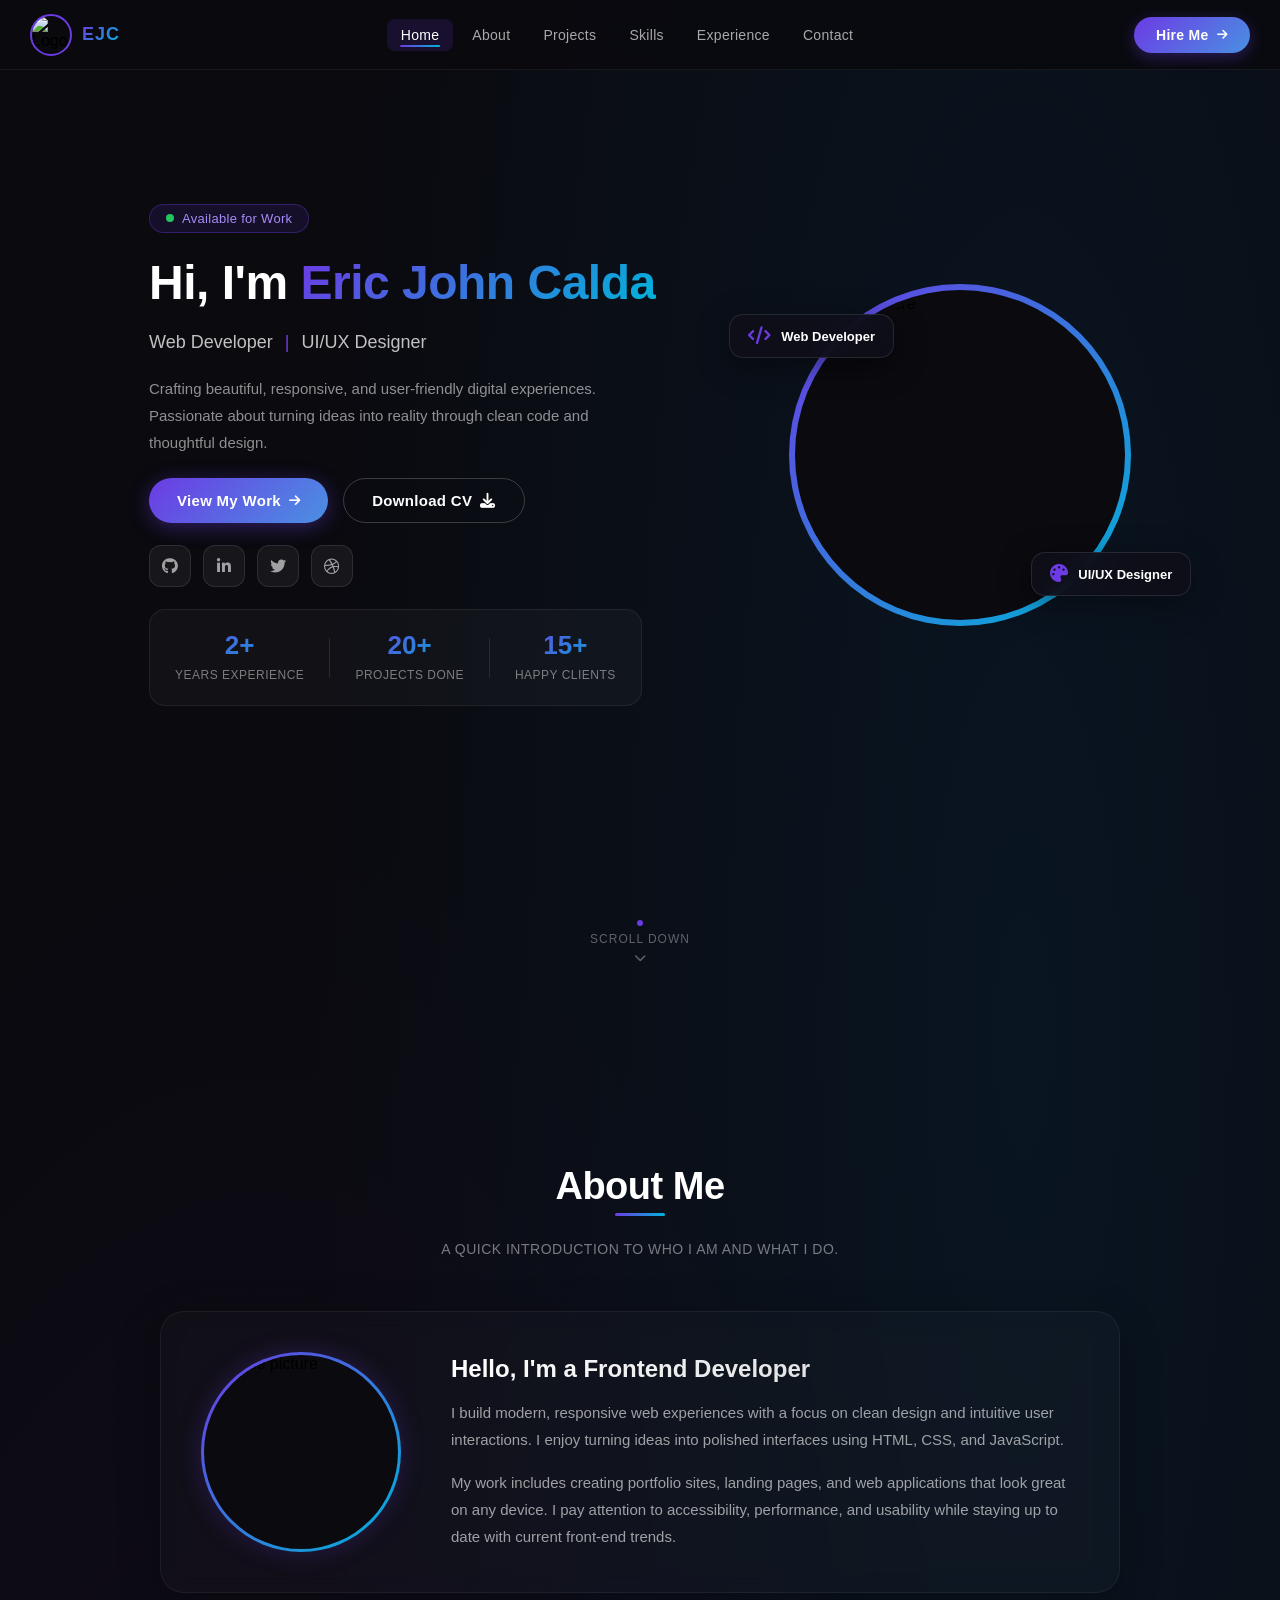
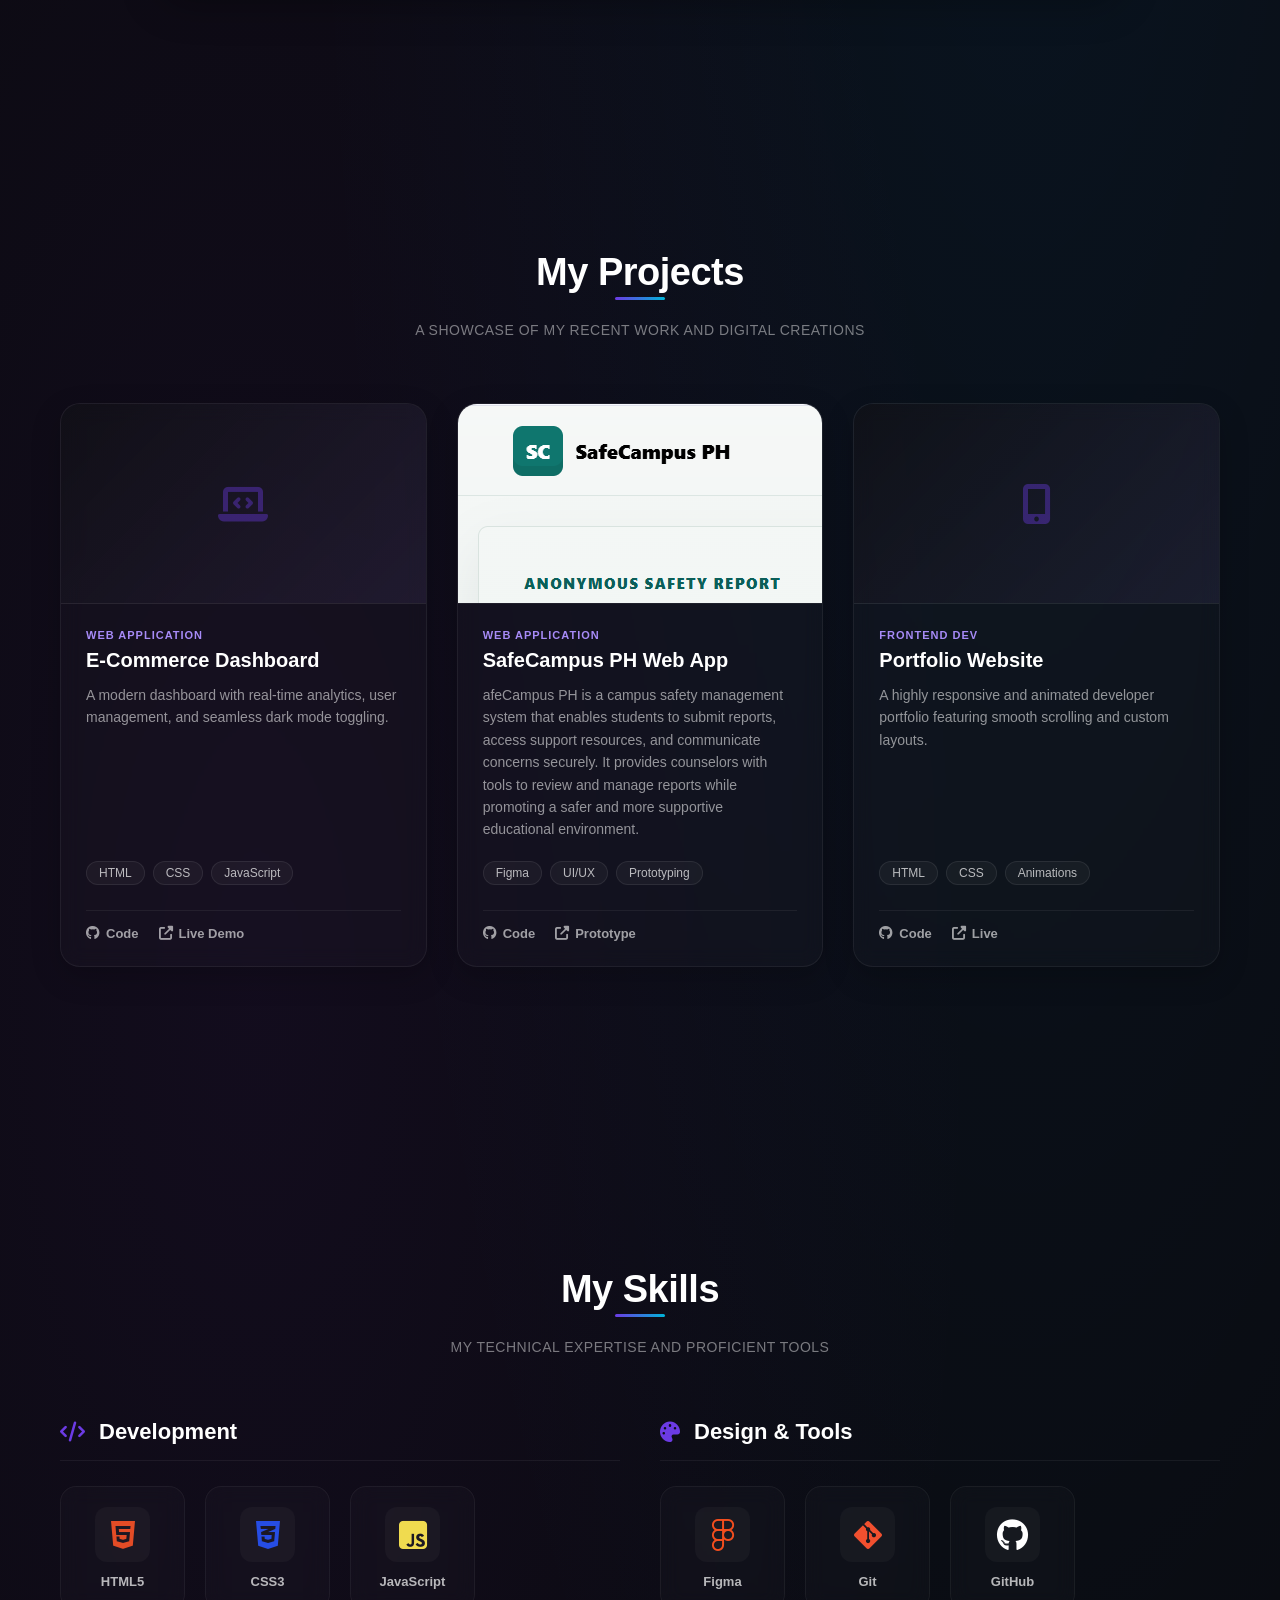
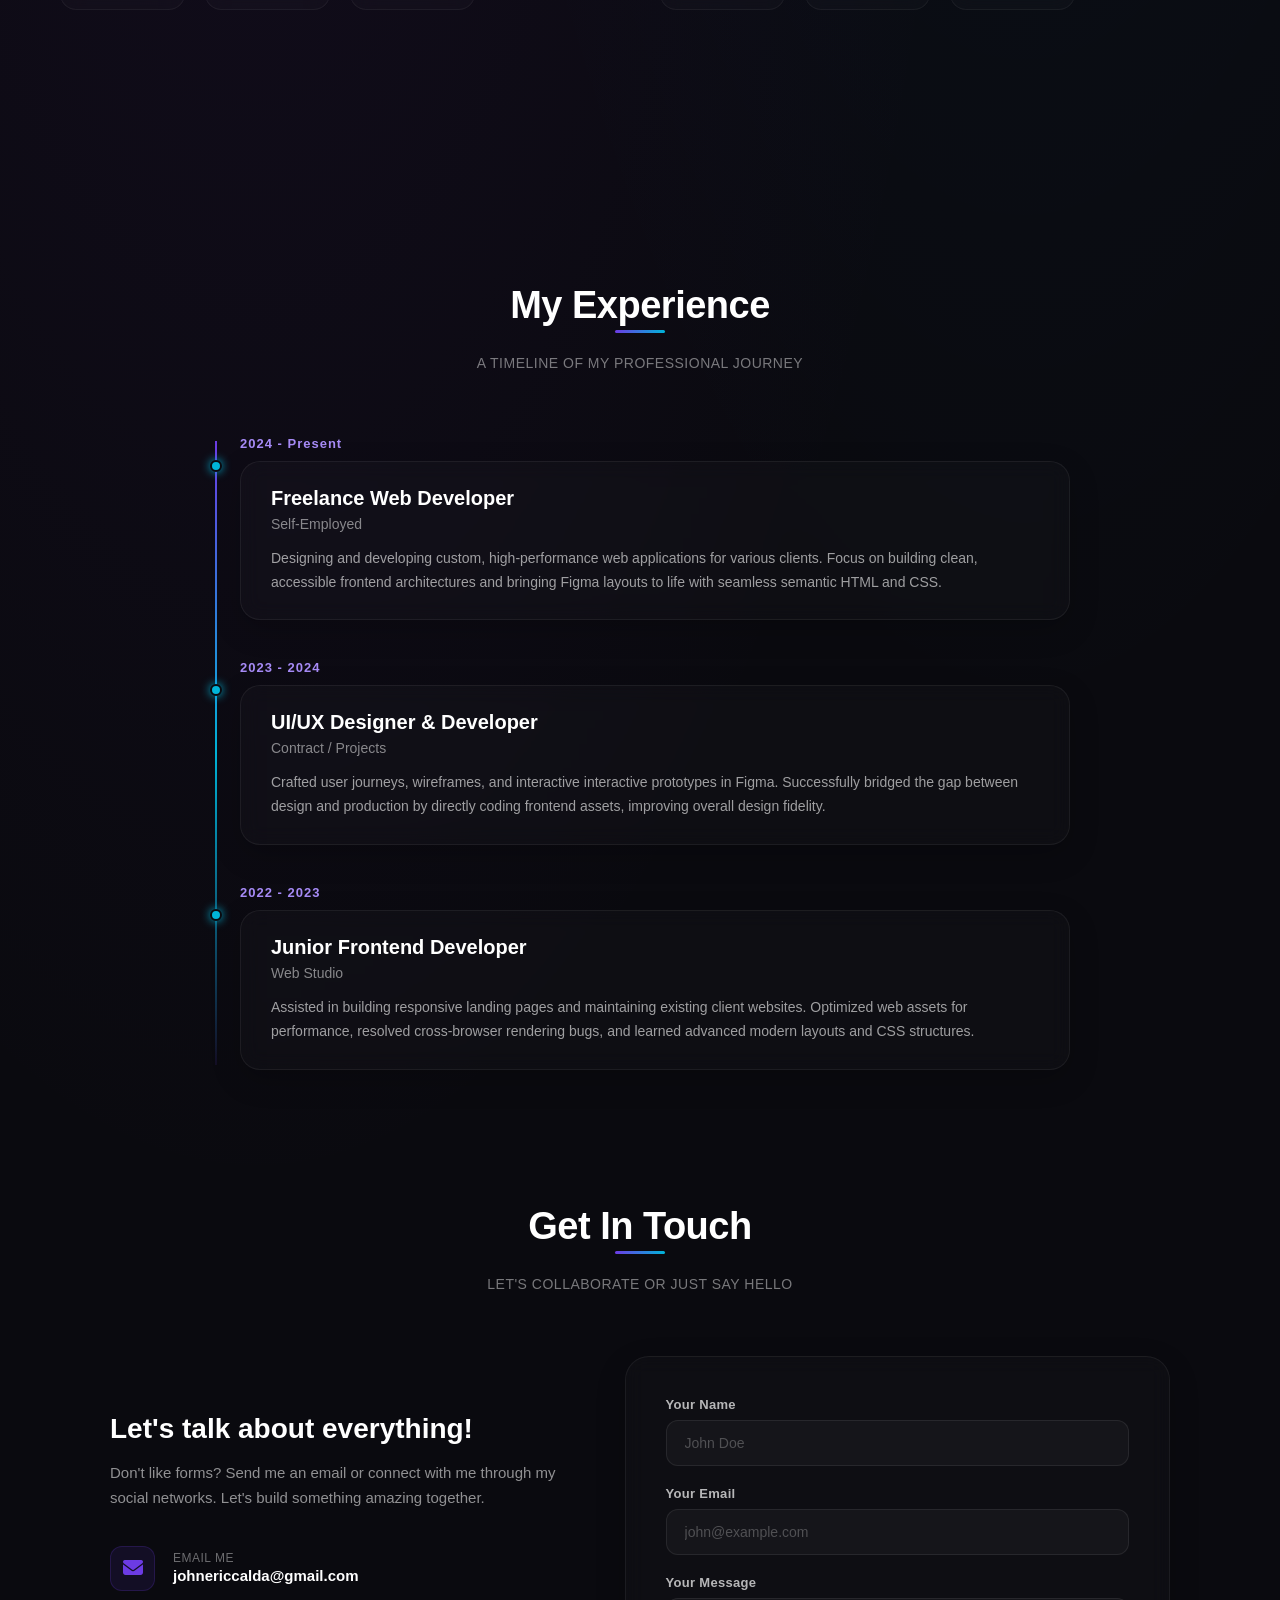
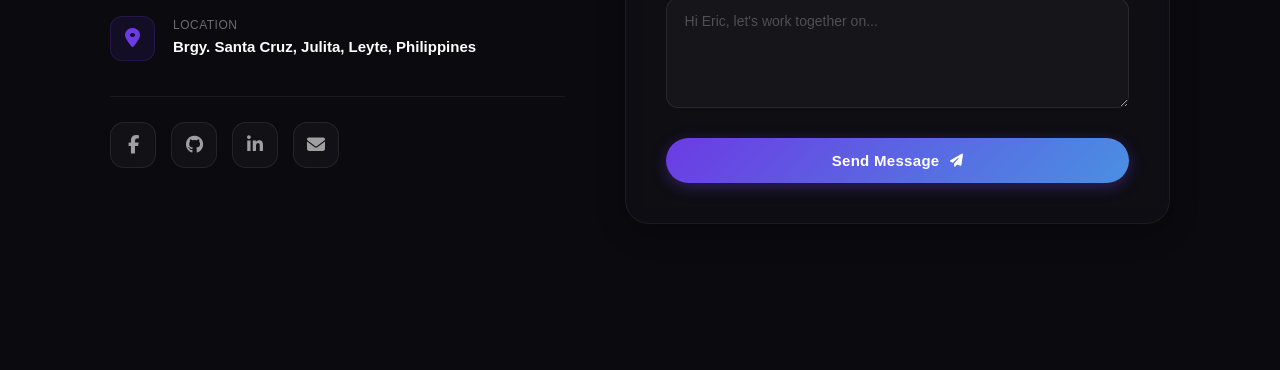
==== commit 99bb1660: "adding a picture" ====
--- a/frontend/index.html
+++ b/frontend/index.html
@@ -10,7 +10,7 @@
 <body>
     <header class="header">
       <div class="left-section">
-        <img src="./src/picture/profile.jpg" alt="Logo">
+        <img src="./src/picture/profile1.jpg" alt="Logo">
         <span class="logo-name">EJC</span>
       </div>
       <div class="middle-section">
@@ -102,7 +102,7 @@
         <div class="profile-section">
           <div class="profile-ring">
             <div class="profile-wrapper">
-              <img src="./src/picture/profile.jpg" 
+              <img src="./src/picture/profile1.jpg" 
                   alt="Profile Picture" 
                   class="profile-picture">
             </div>
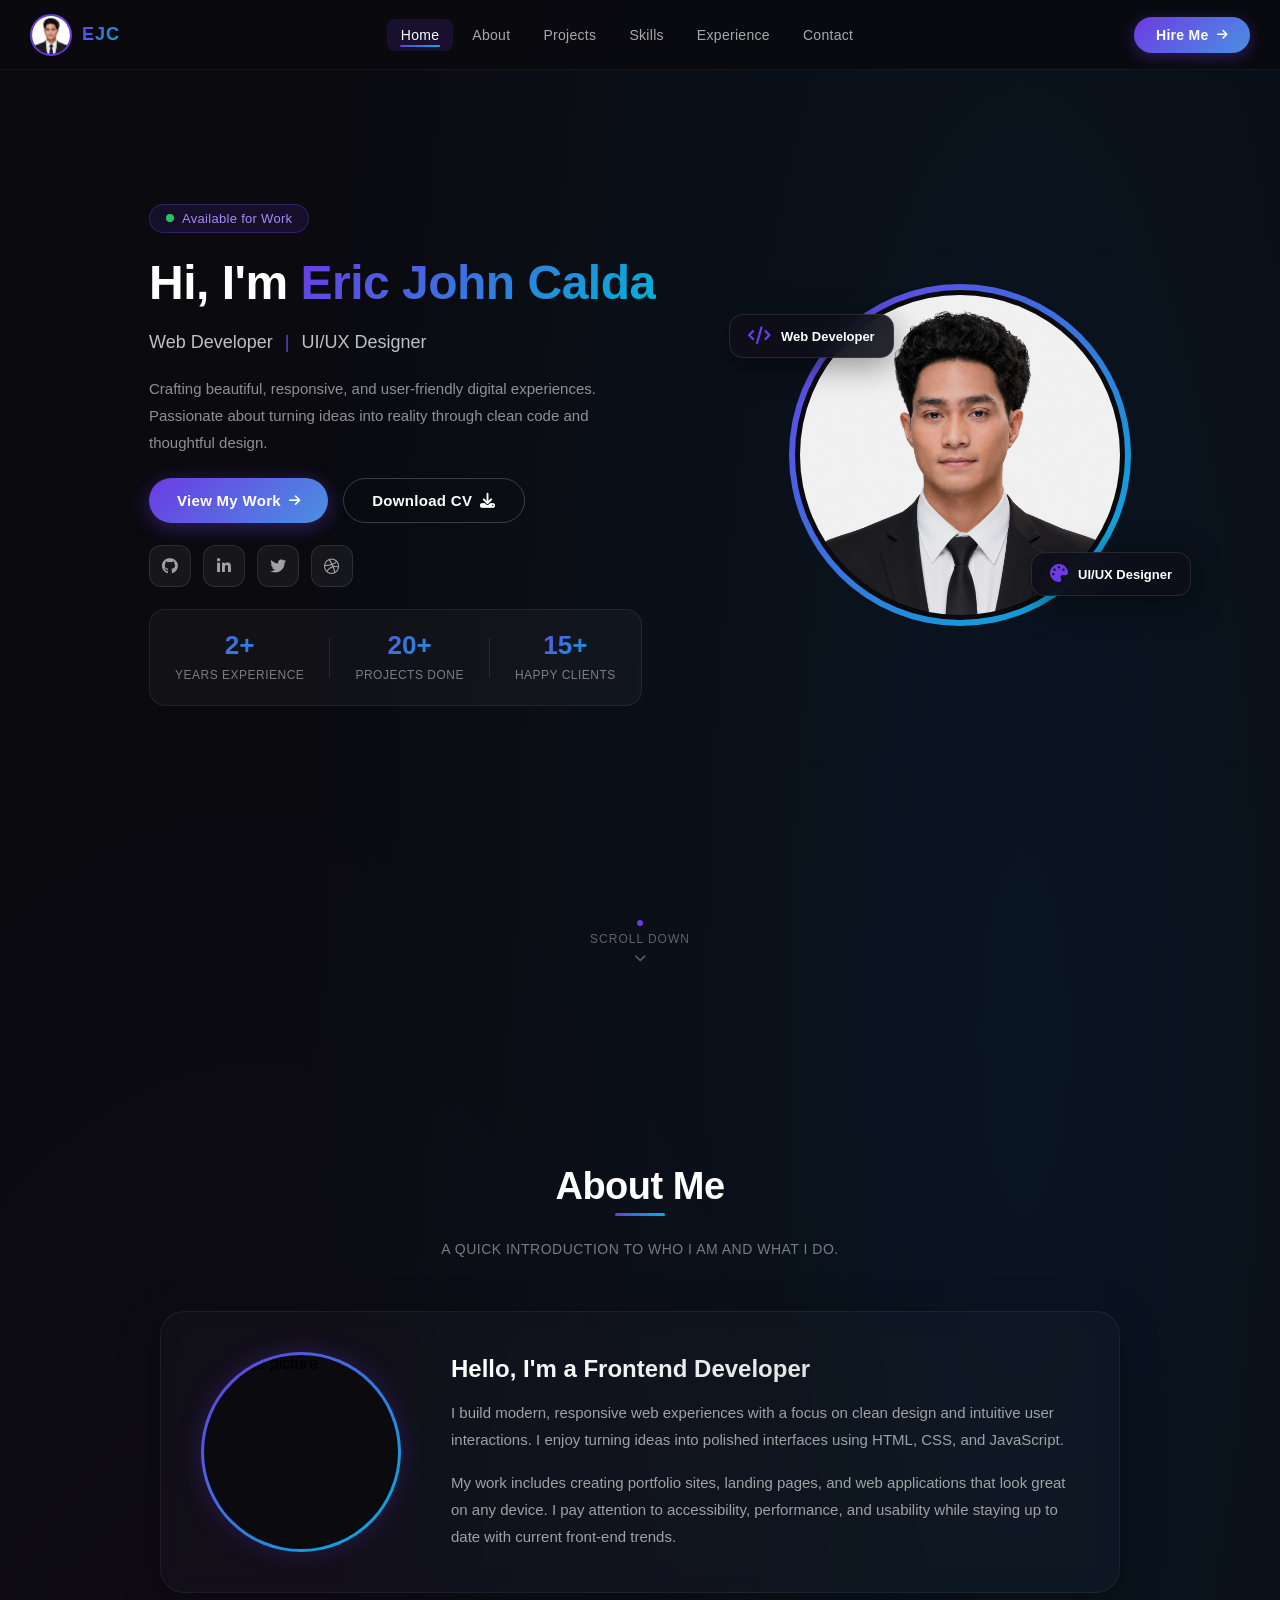
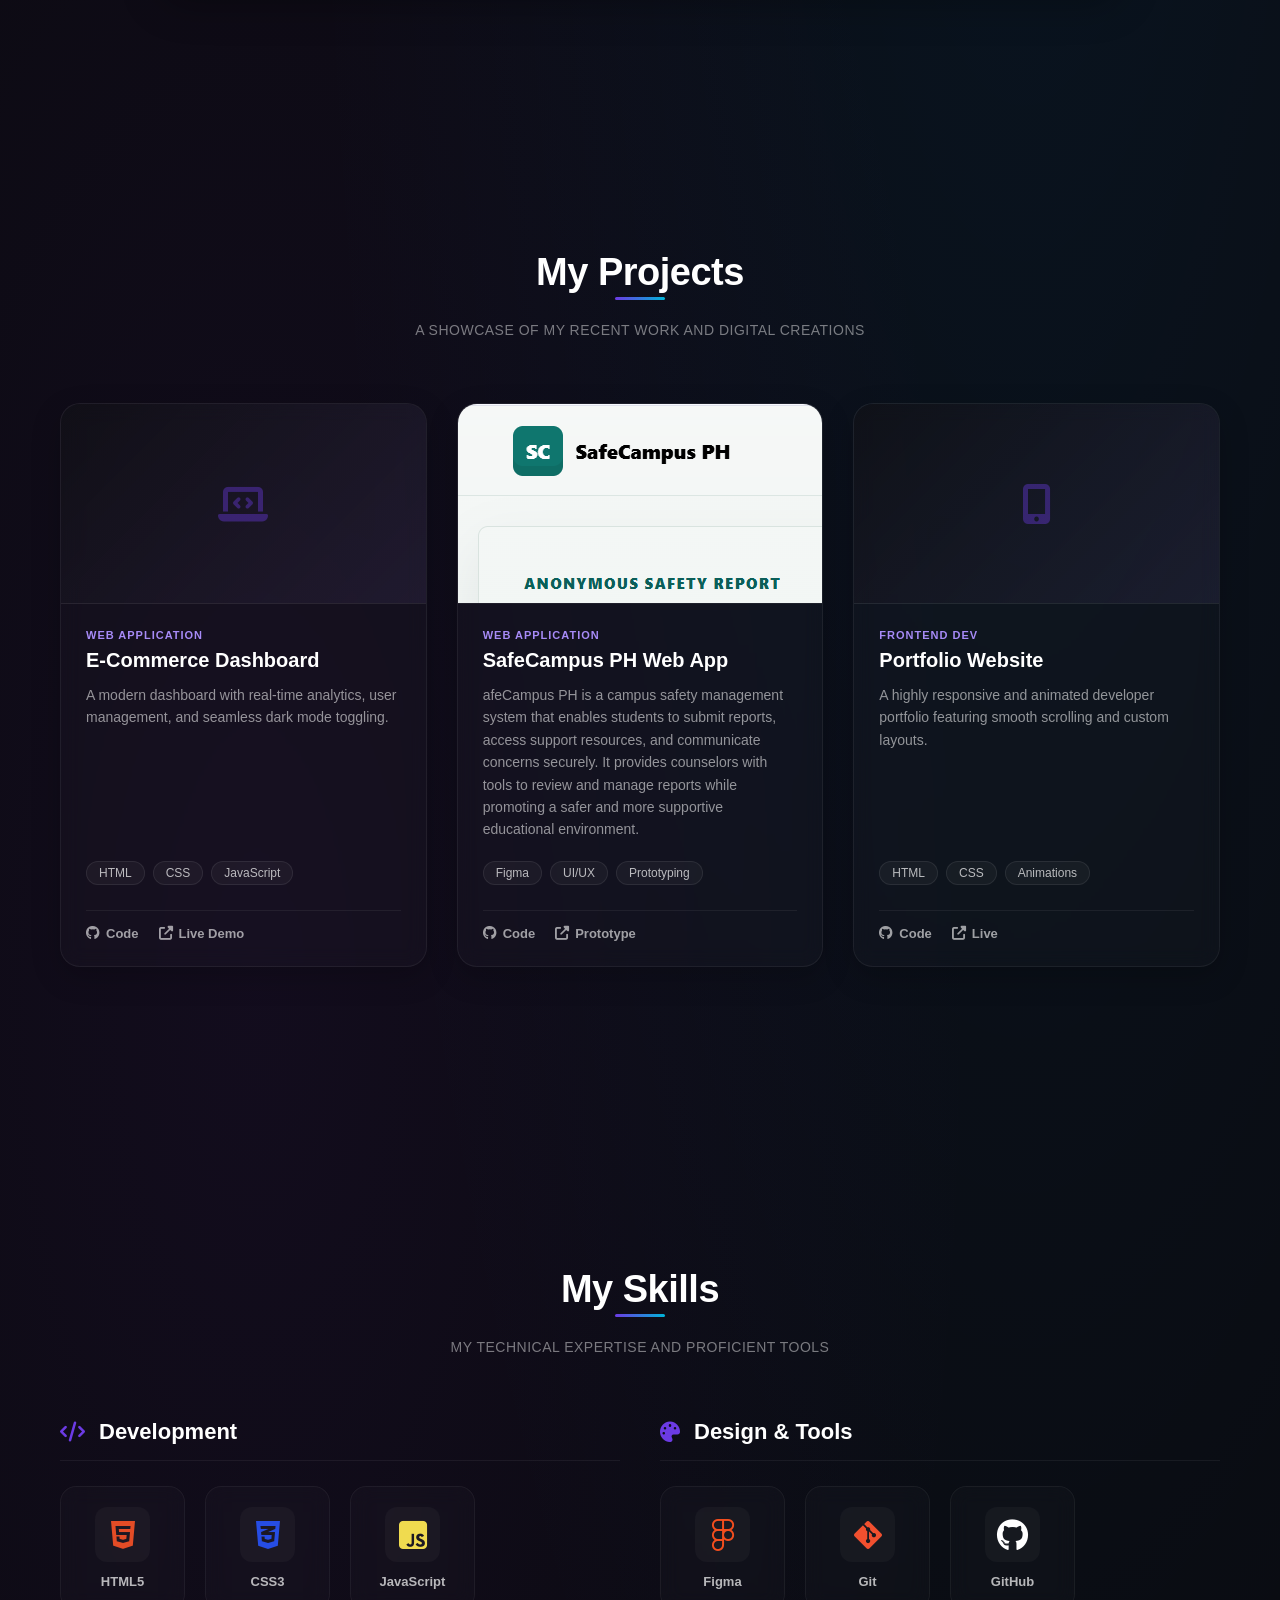
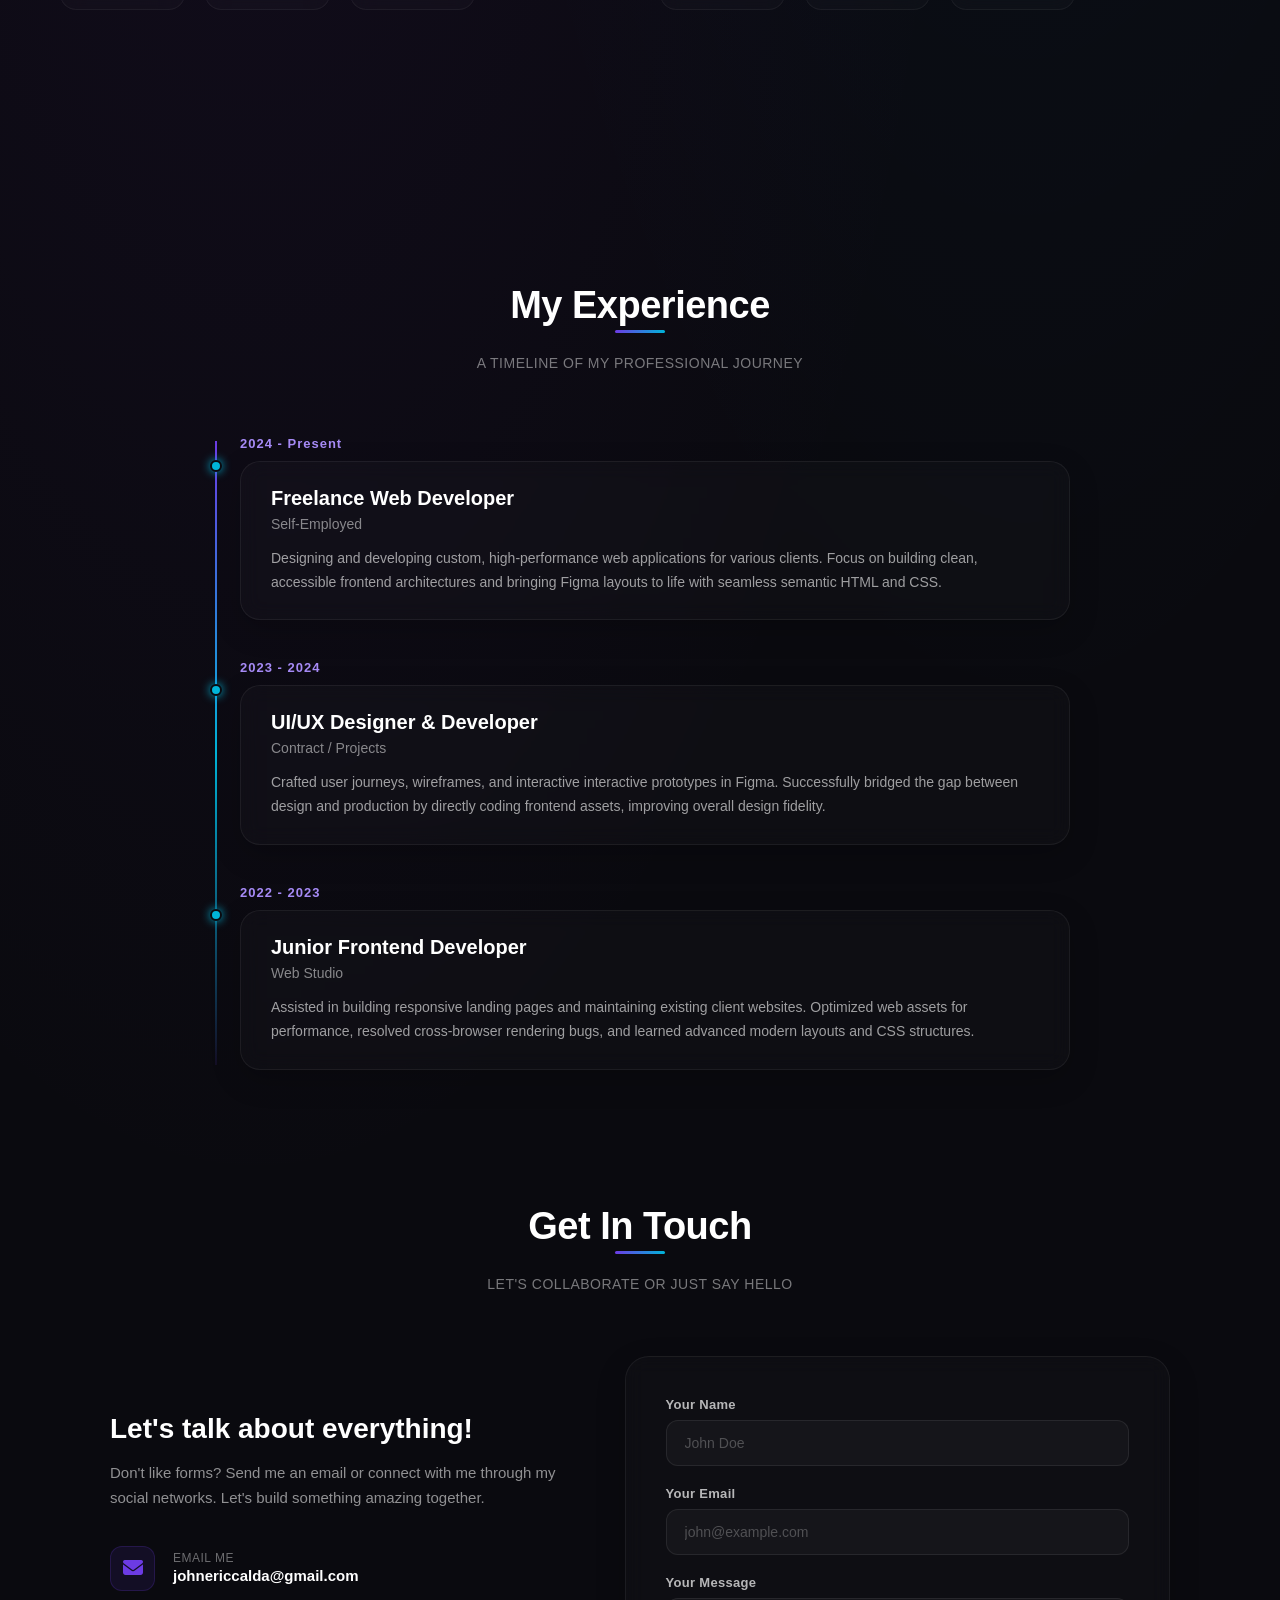
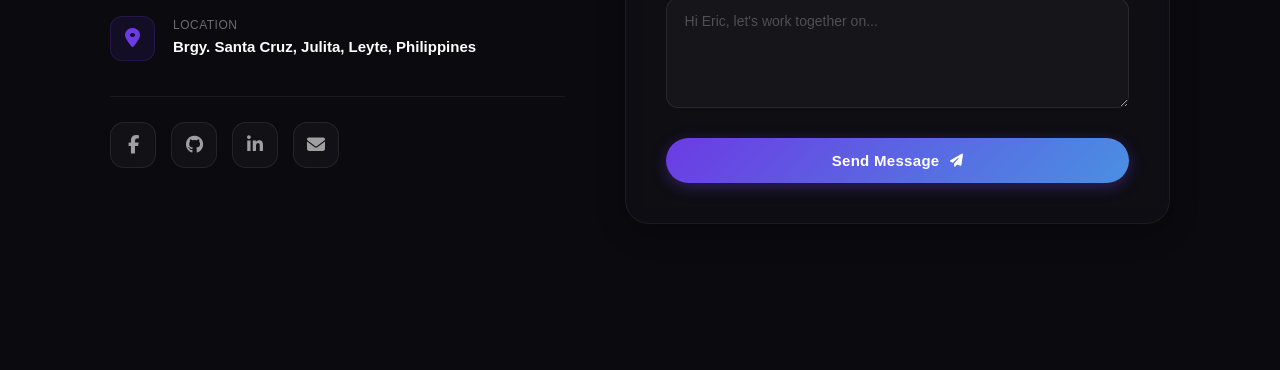
==== commit f88c22d4: "adding a picture" ====
--- a/frontend/index.html
+++ b/frontend/index.html
@@ -10,7 +10,7 @@
 <body>
     <header class="header">
       <div class="left-section">
-        <img src="./src/picture/profile1.jpg" alt="Logo">
+        <img src="./src/picture/profile1.png" alt="Logo">
         <span class="logo-name">EJC</span>
       </div>
       <div class="middle-section">
@@ -102,7 +102,7 @@
         <div class="profile-section">
           <div class="profile-ring">
             <div class="profile-wrapper">
-              <img src="./src/picture/profile1.jpg" 
+              <img src="./src/picture/profile1.png" 
                   alt="Profile Picture" 
                   class="profile-picture">
             </div>
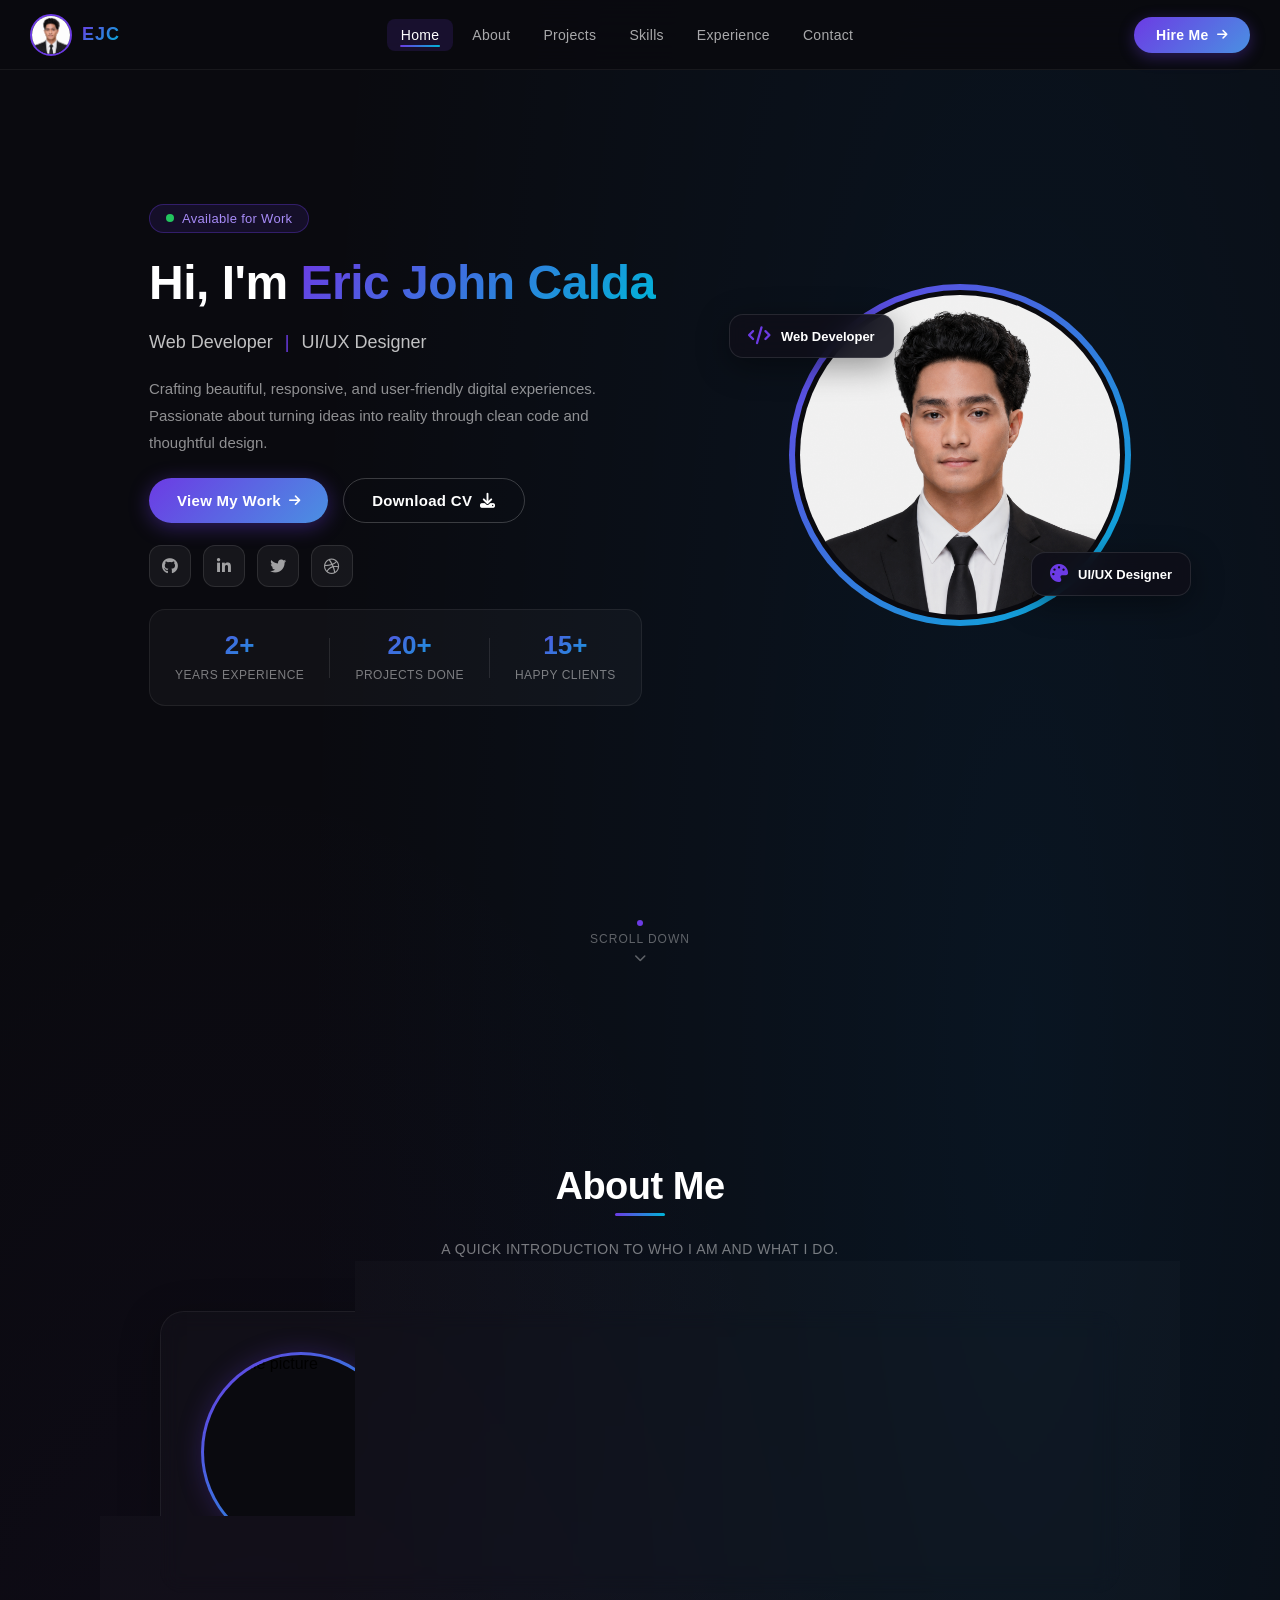
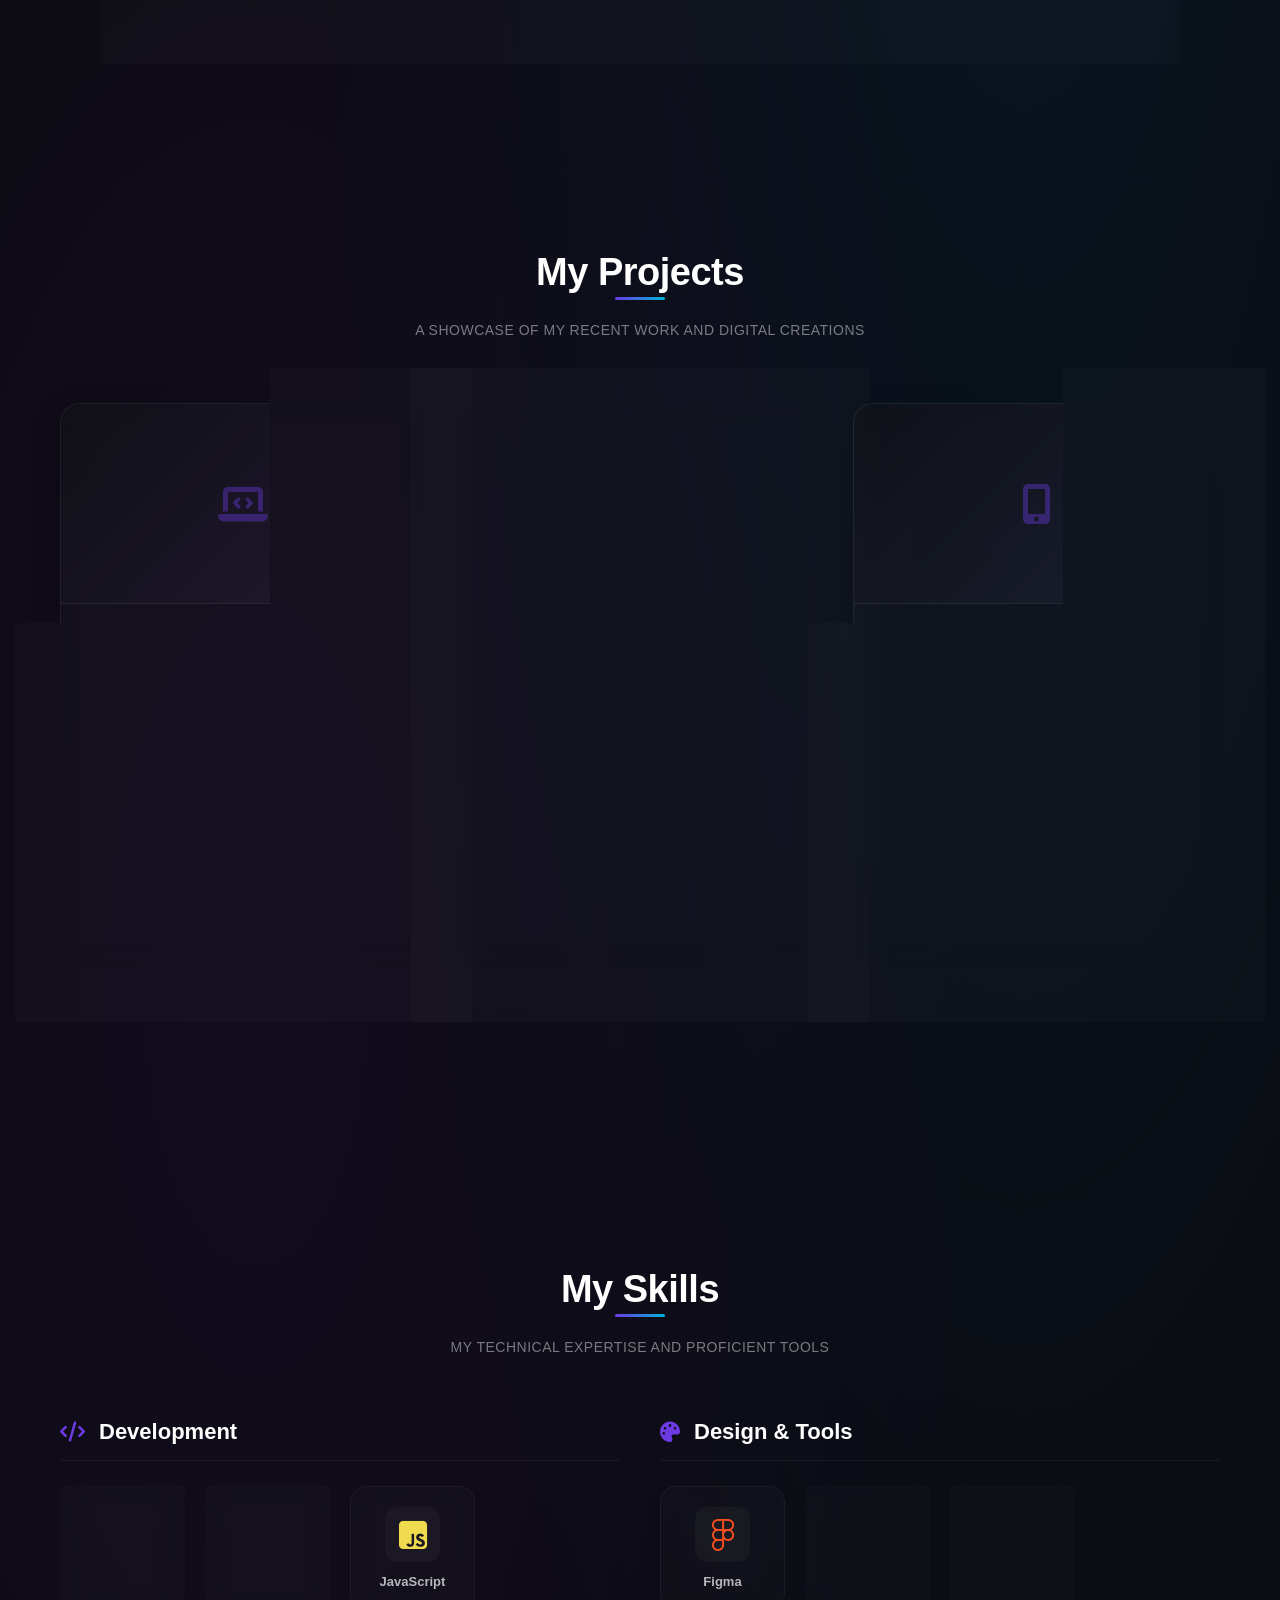
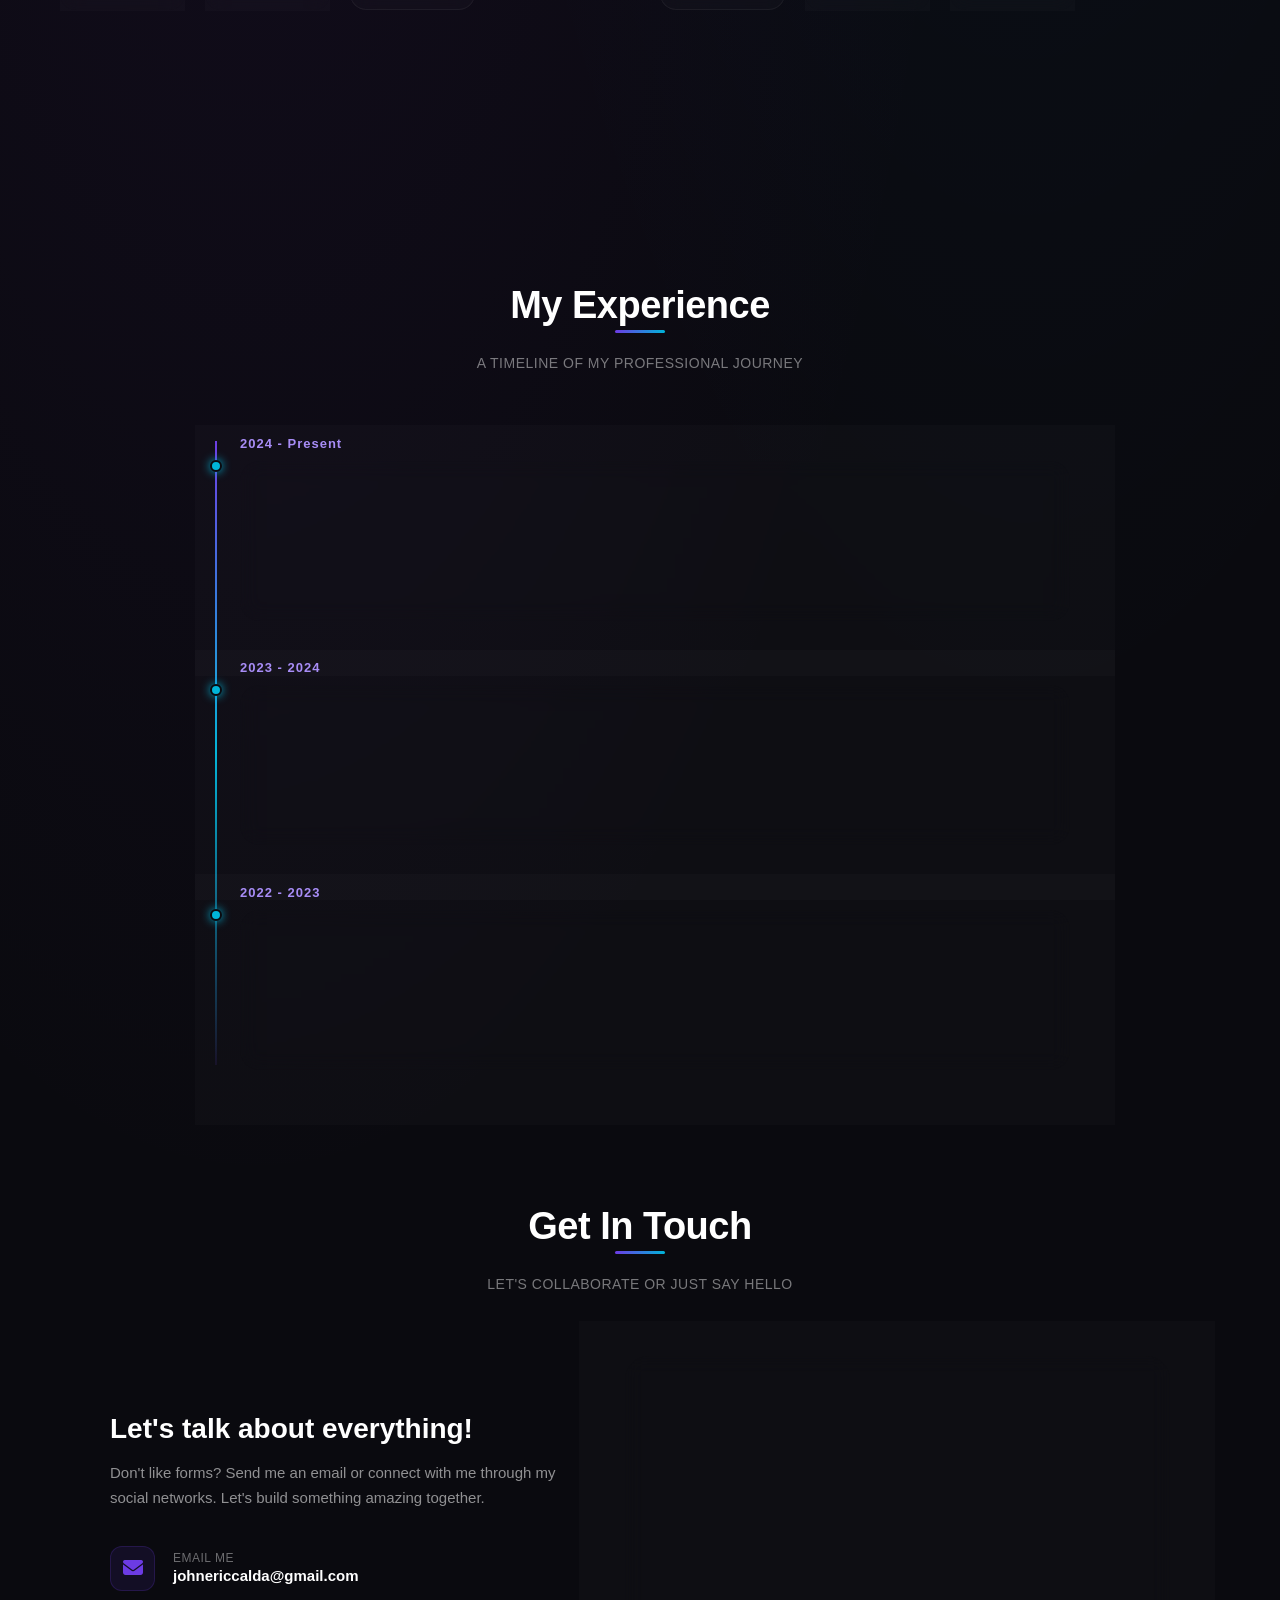
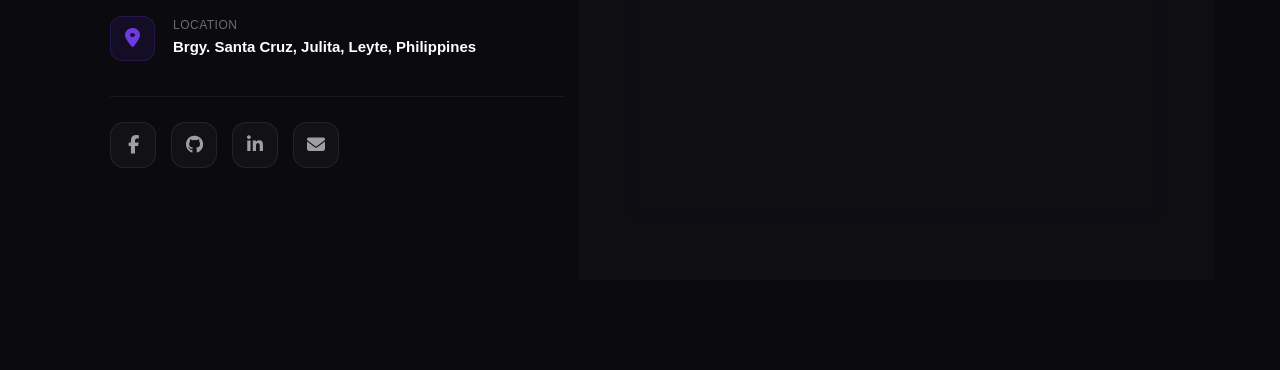
==== commit 873ece83: "adding title and description" ====
--- a/frontend/index.html
+++ b/frontend/index.html
@@ -3,9 +3,10 @@
 <head>
   <meta charset="UTF-8">
   <meta name="viewport" content="width=device-width, initial-scale=1.0">
+  <meta name="description" content="Eric John Calda is an IT Specialist and Full Stack Developer specializing in JavaScript, React, Node.js MongoDB, PostgresSQL, cybersecurity, Python and modern web solutions.">
   <link rel="stylesheet" href="./general.css">
   <link rel="stylesheet" href="https://cdnjs.cloudflare.com/ajax/libs/font-awesome/6.4.0/css/all.min.css">
-  <title>Home</title>
+  <title>Eric John Calda | Full Stack Developer & IT Specialist</title>
 </head>
 <body>
     <header class="header">
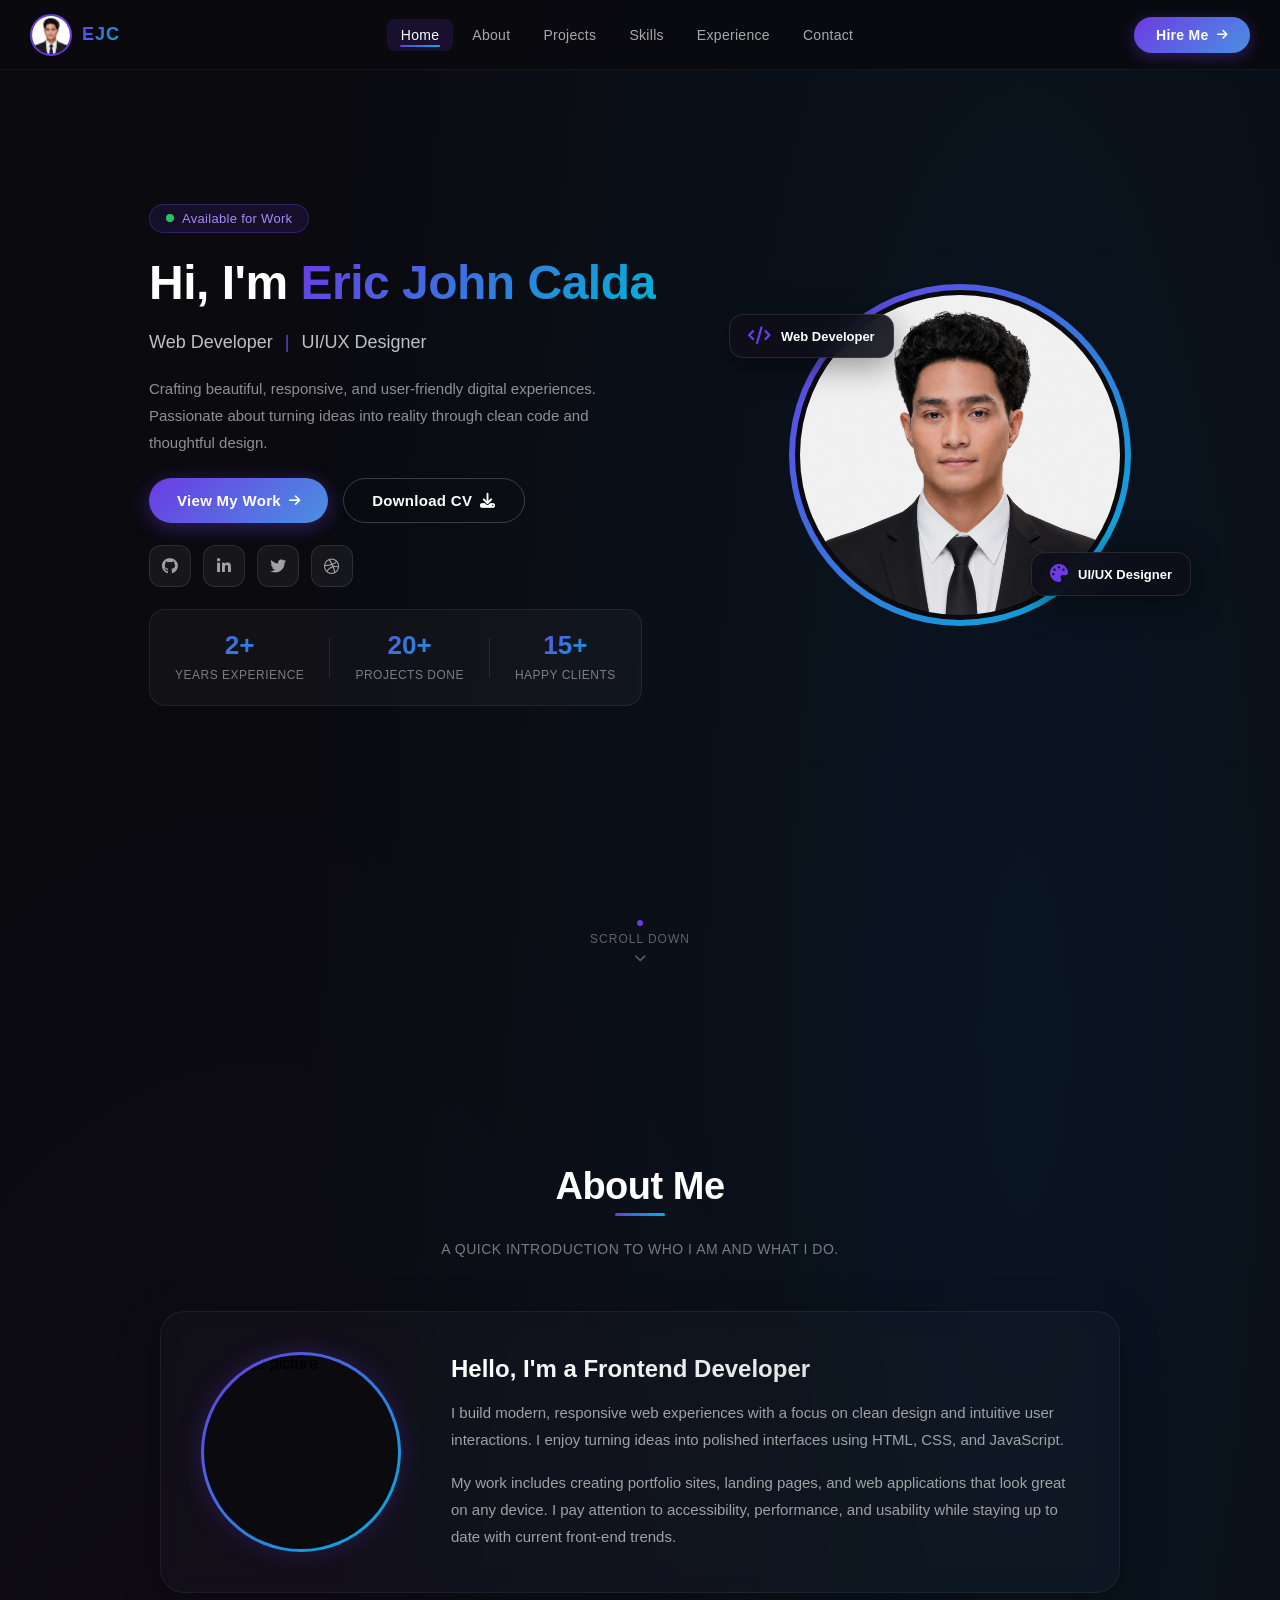
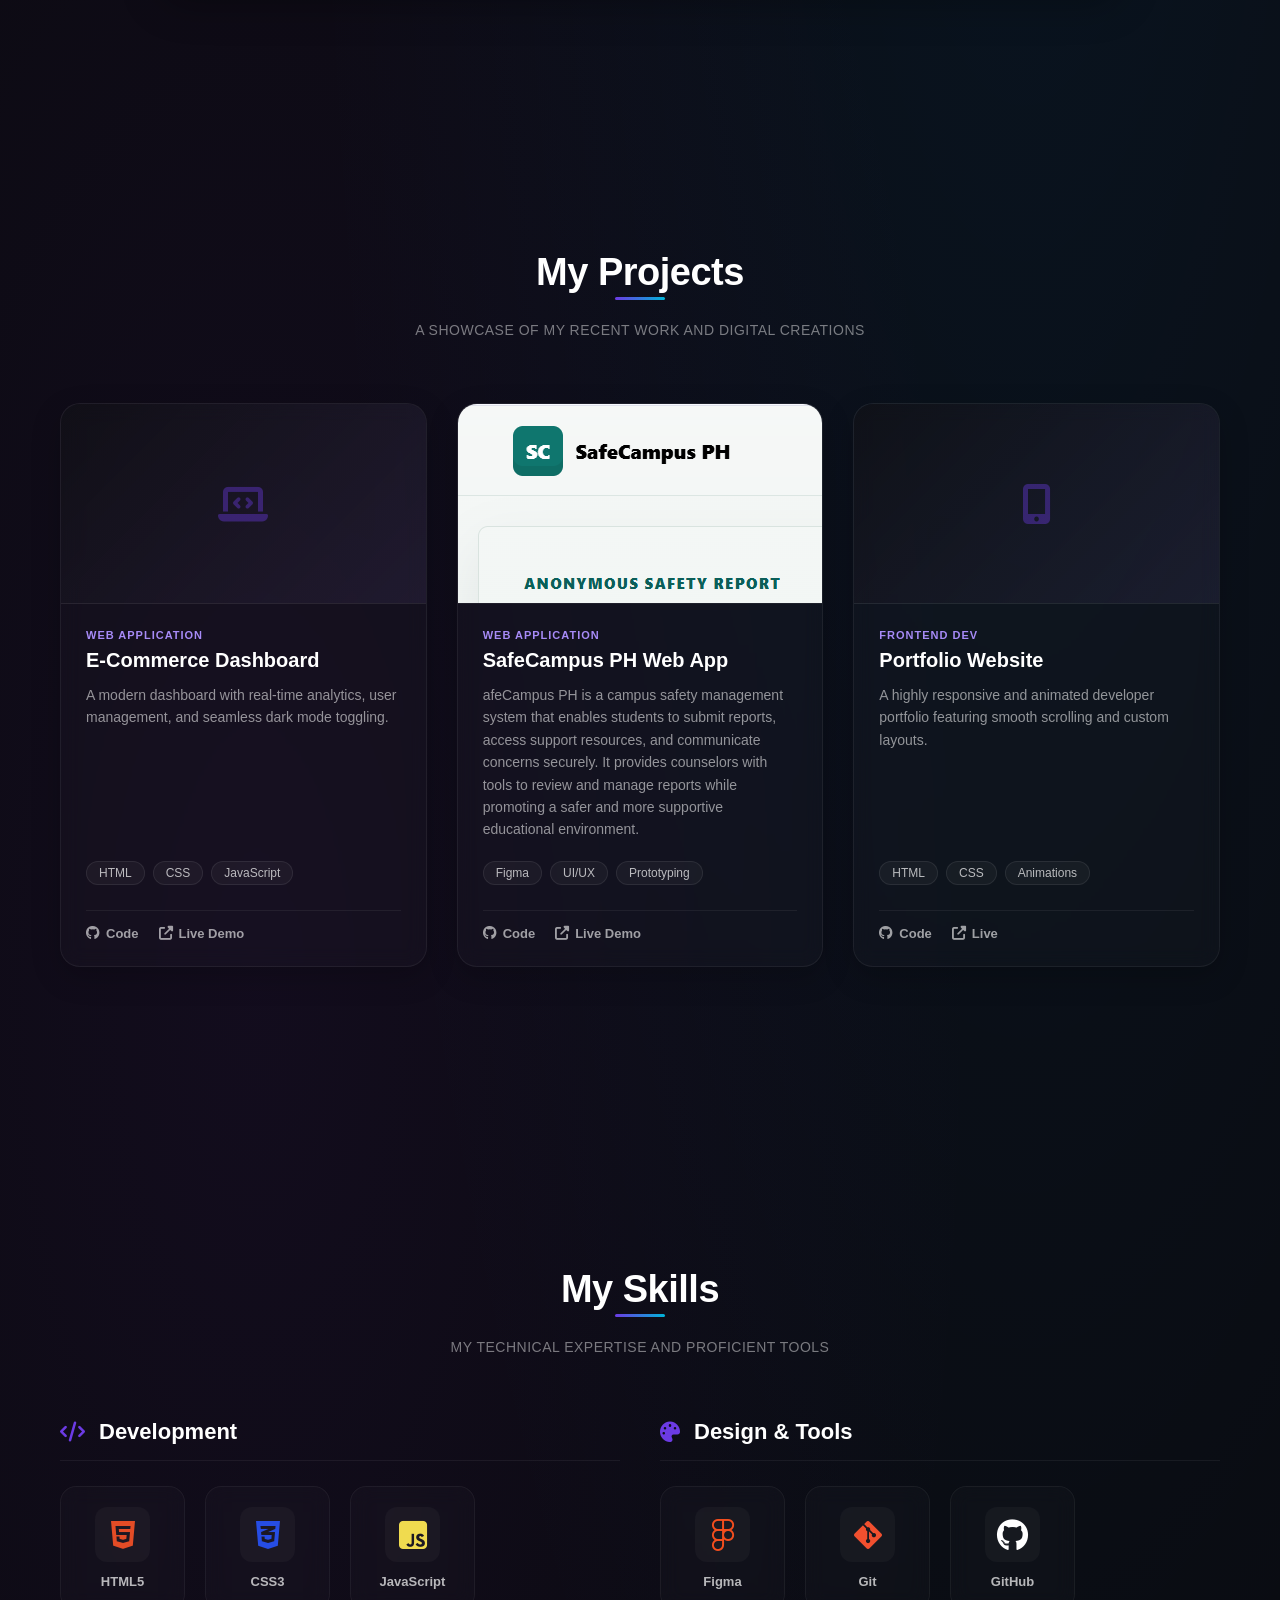
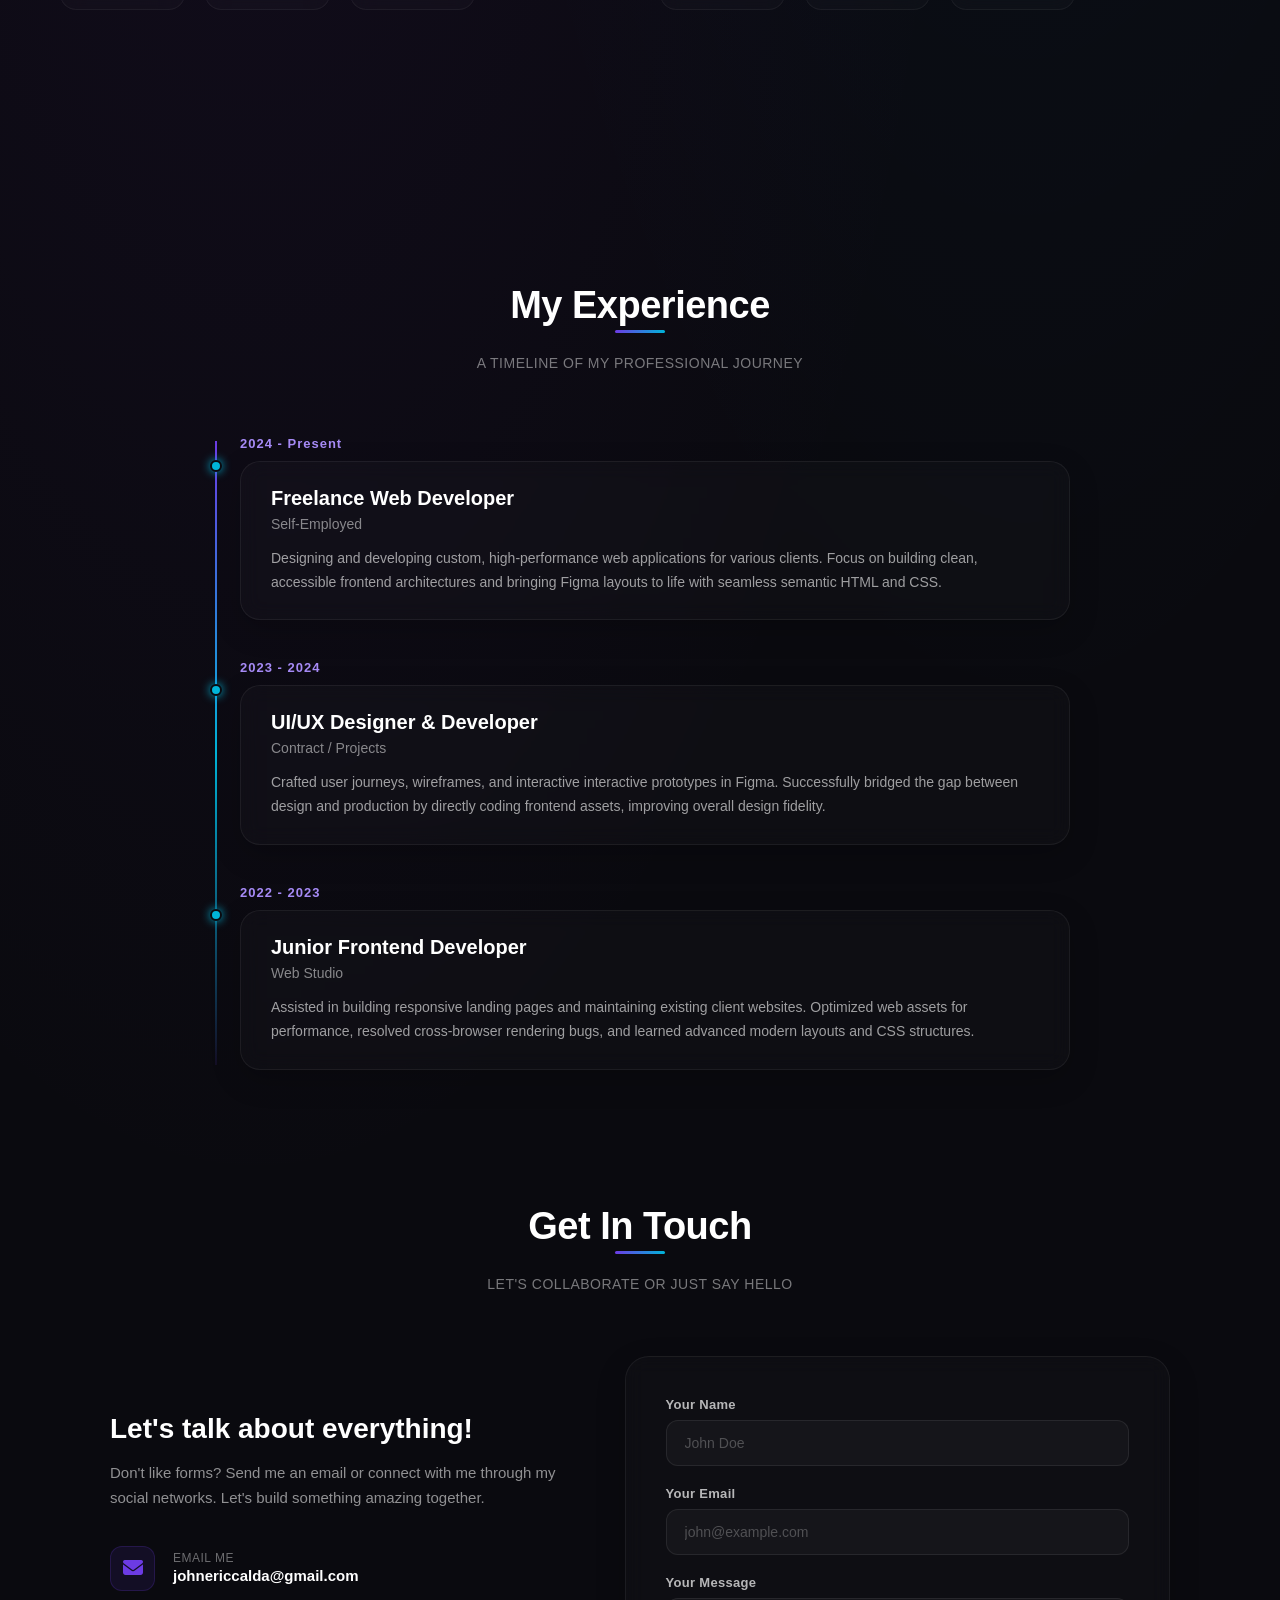
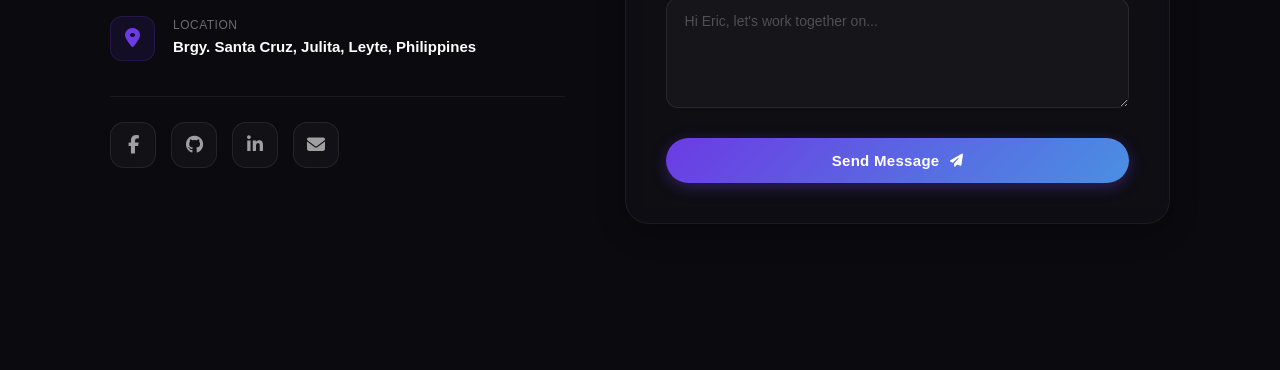
==== commit 916c0faa: "changing the hypertext content" ====
--- a/frontend/index.html
+++ b/frontend/index.html
@@ -196,7 +196,8 @@
               <div class="project-links">
                 <!--<a href="#" class="proj-link"><i class="fab fa-behance"></i> Behance</a>-->
                 <a href="https://github.com/Ericjohn7/SafeCampus_PH.git" class="proj-link"><i class="fab fa-github"></i> Code</a>
-                <a href="https://safe-campus-ph.vercel.app/#/report" class="proj-link"><i class="fas fa-external-link-alt"></i> Prototype</a>
+                <a href="https://safe-campus-ph.vercel.app/#/report" class="proj-link"><i class="fas fa-external-link-alt"></i> Live Demo</a>
+                <!--<a href="https://safe-campus-ph.vercel.app/#/report" class="proj-link"><i class="fas fa-external-link-alt"></i> Prototype</a>-->
               </div>
             </div>
           </div>
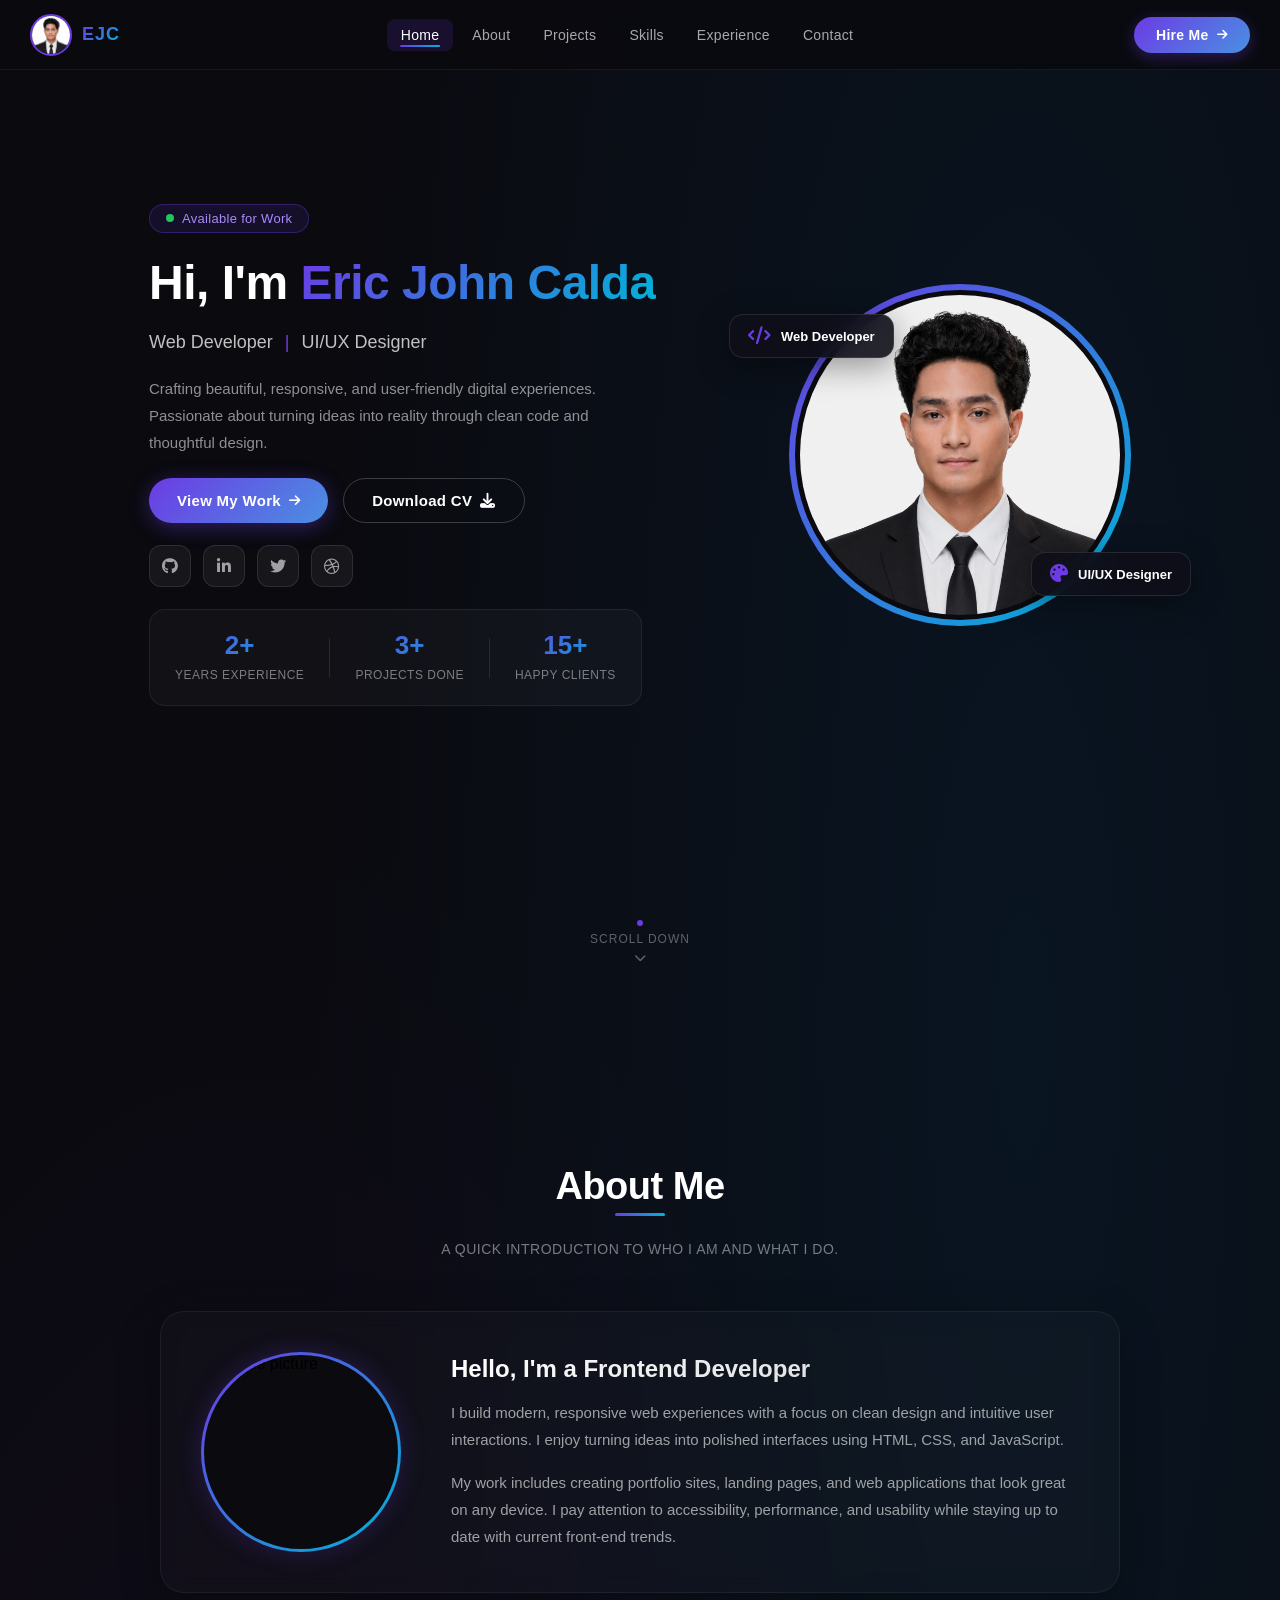
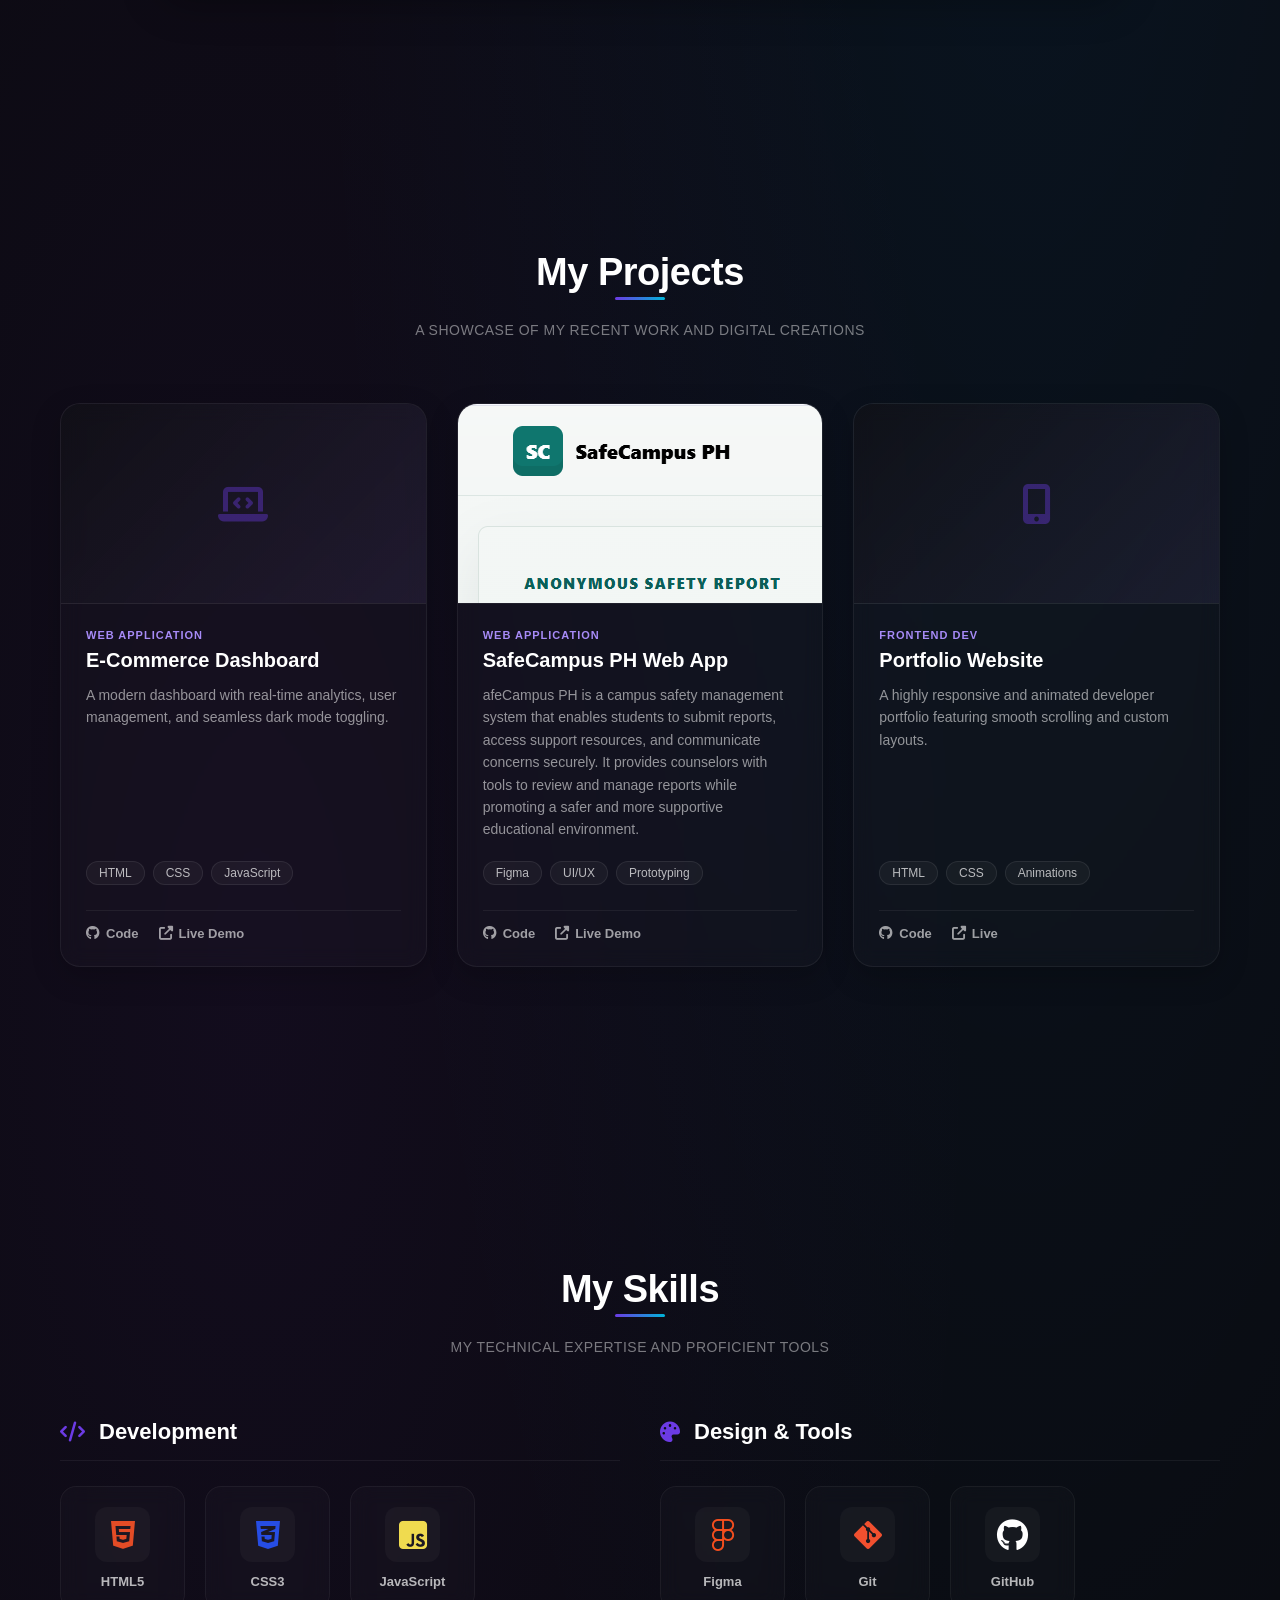
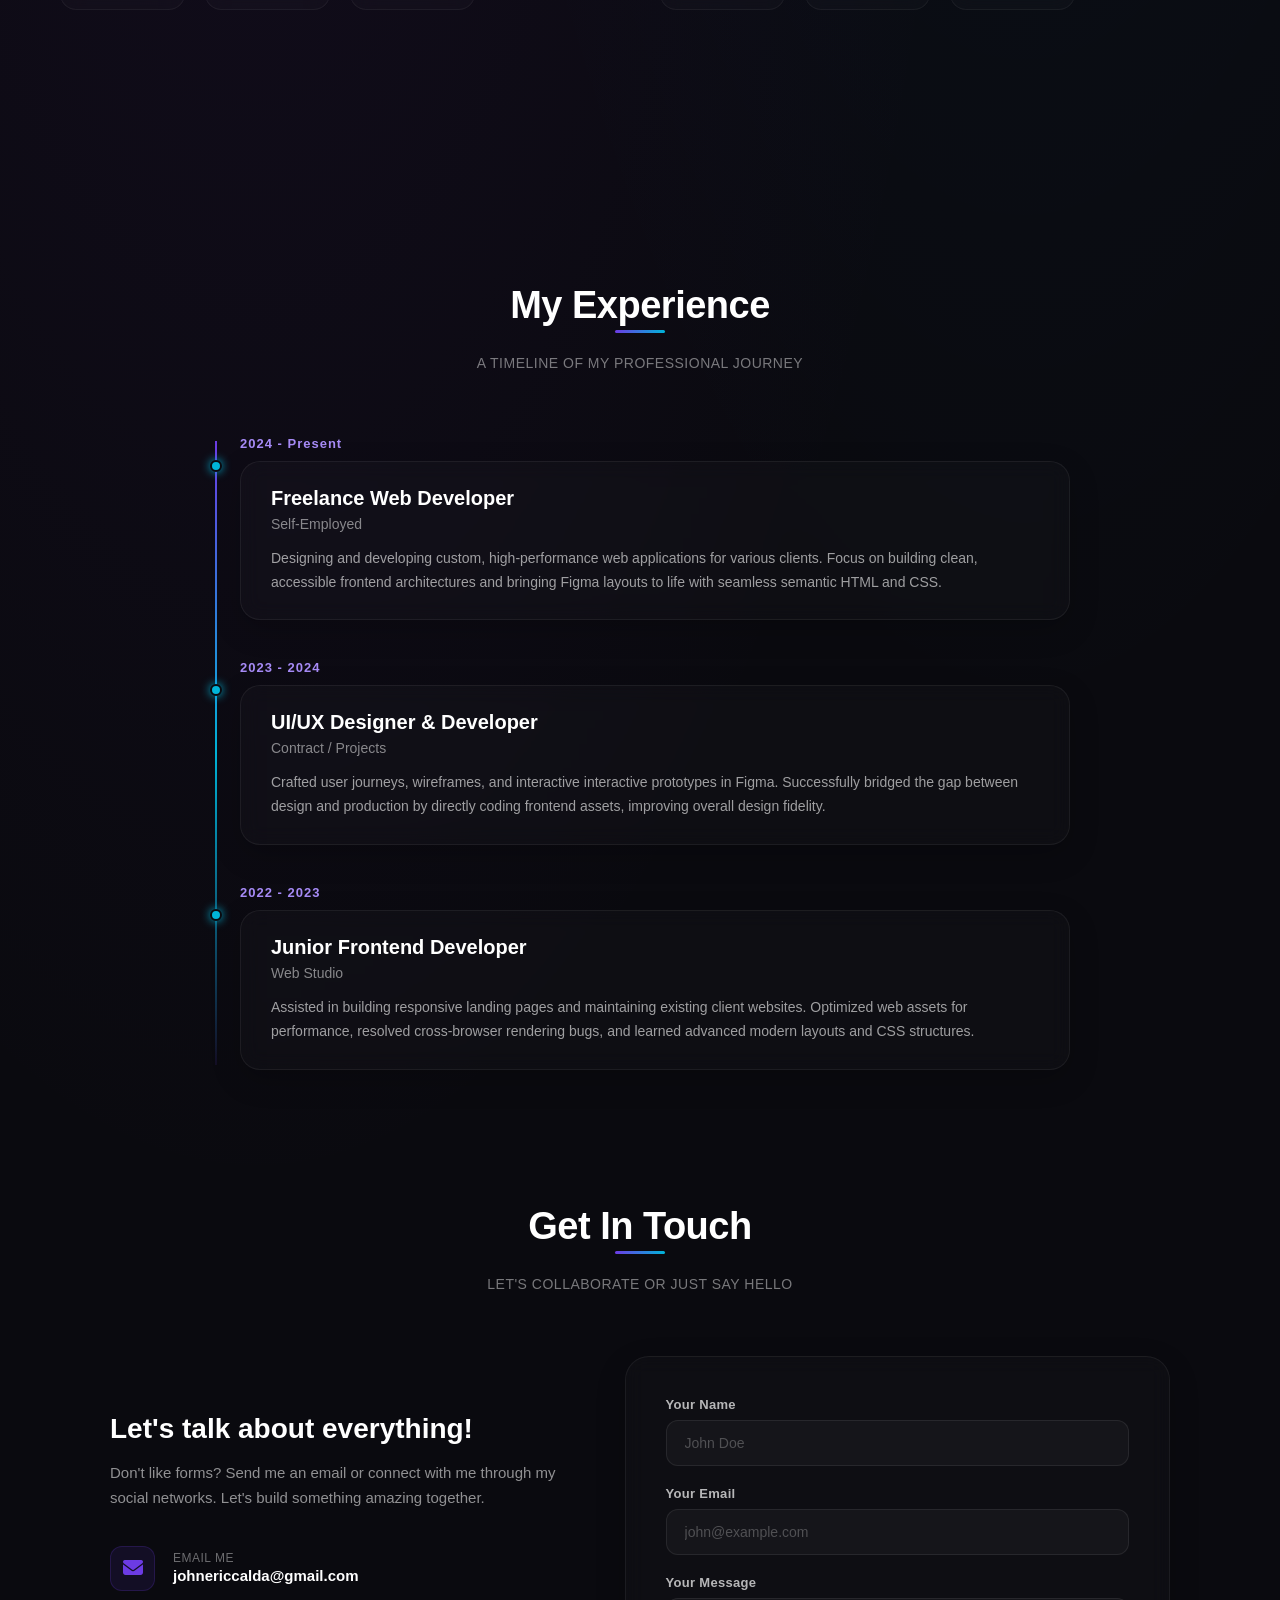
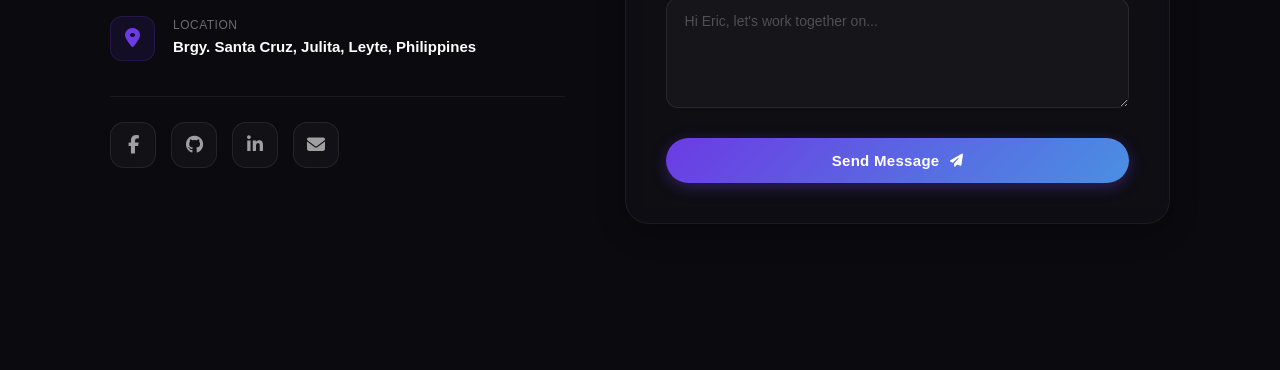
==== commit 20113082: "Add icon to the browser tab" ====
--- a/frontend/index.html
+++ b/frontend/index.html
@@ -7,6 +7,7 @@
   <link rel="stylesheet" href="./general.css">
   <link rel="stylesheet" href="https://cdnjs.cloudflare.com/ajax/libs/font-awesome/6.4.0/css/all.min.css">
   <title>Eric John Calda | Full Stack Developer & IT Specialist</title>
+  <link rel="icon" type="image/png" href="./src/picture/favicon.png">
 </head>
 <body>
     <header class="header">
@@ -88,7 +89,7 @@
             </div>
             <div class="stat-divider"></div>
             <div class="stat-item">
-              <h3>20+</h3>
+              <h3>3+</h3>
               <p>Projects Done</p>
             </div>
             <div class="stat-divider"></div>
